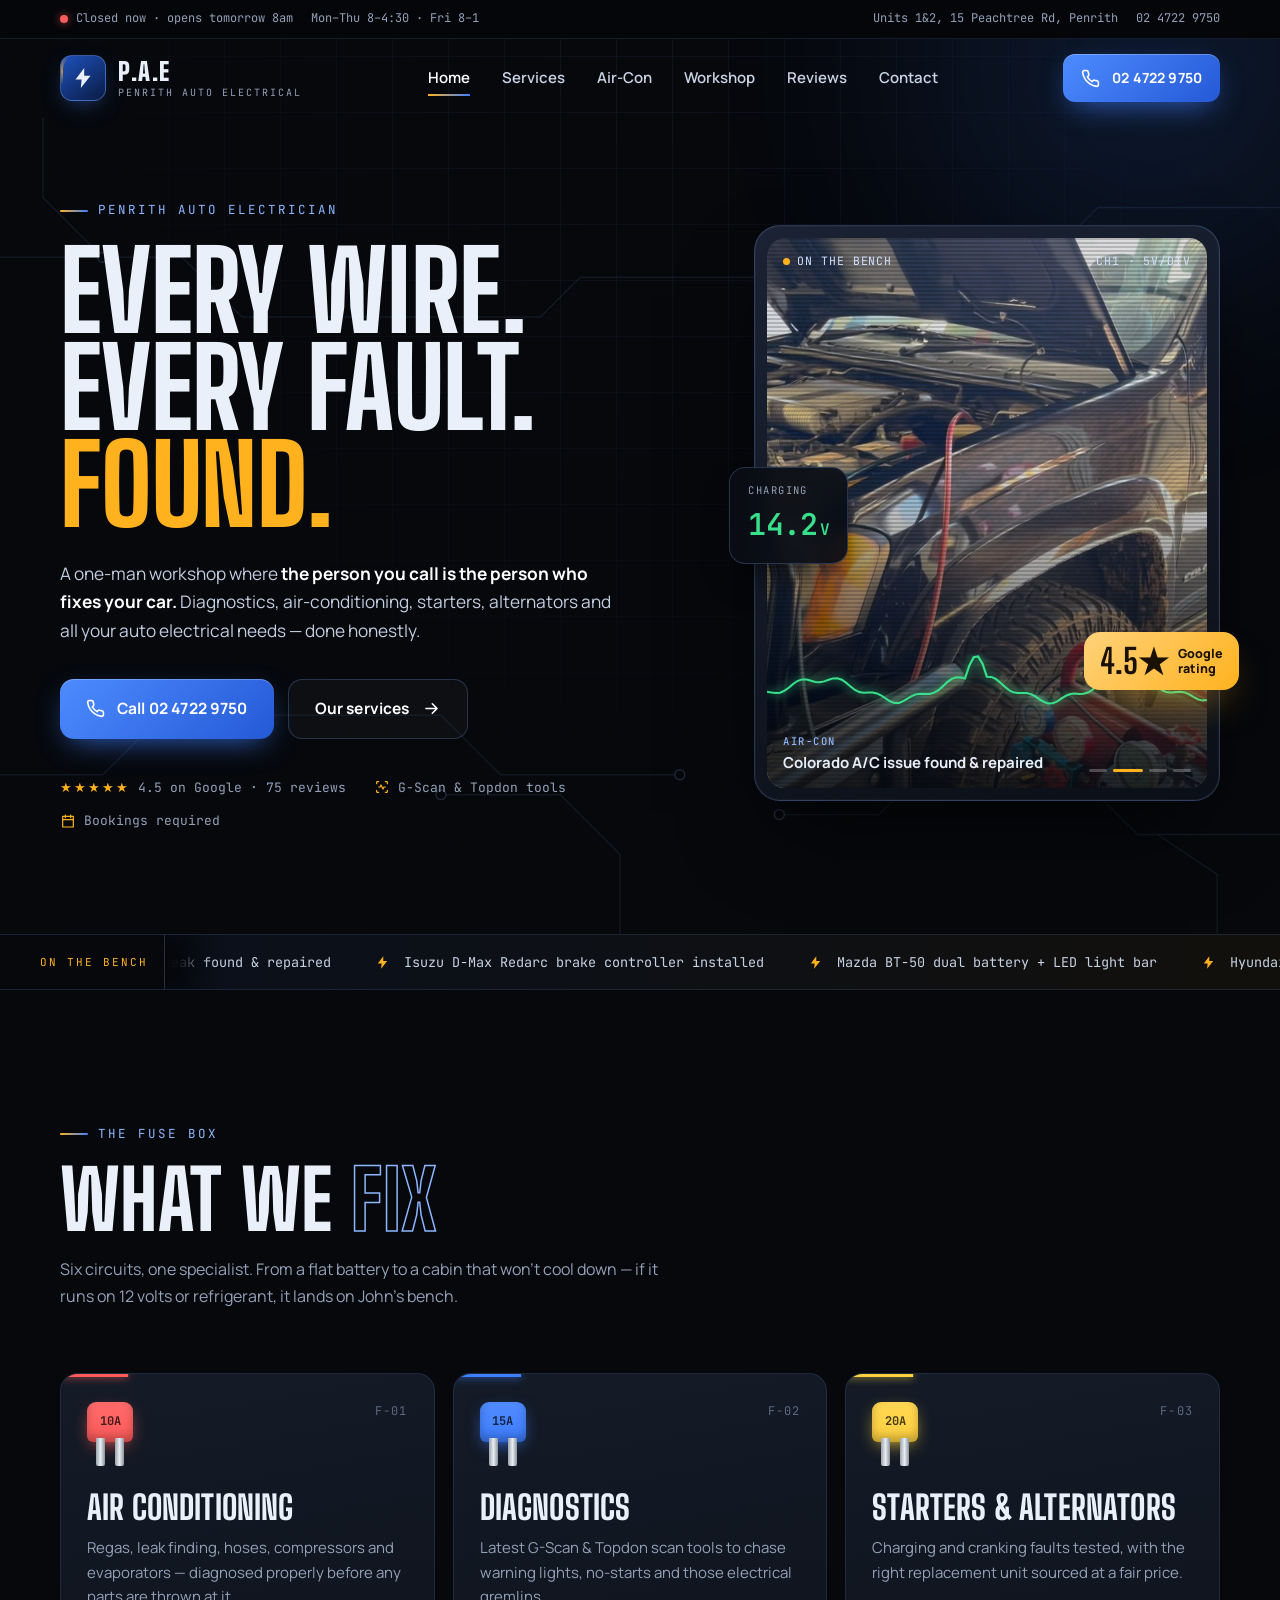
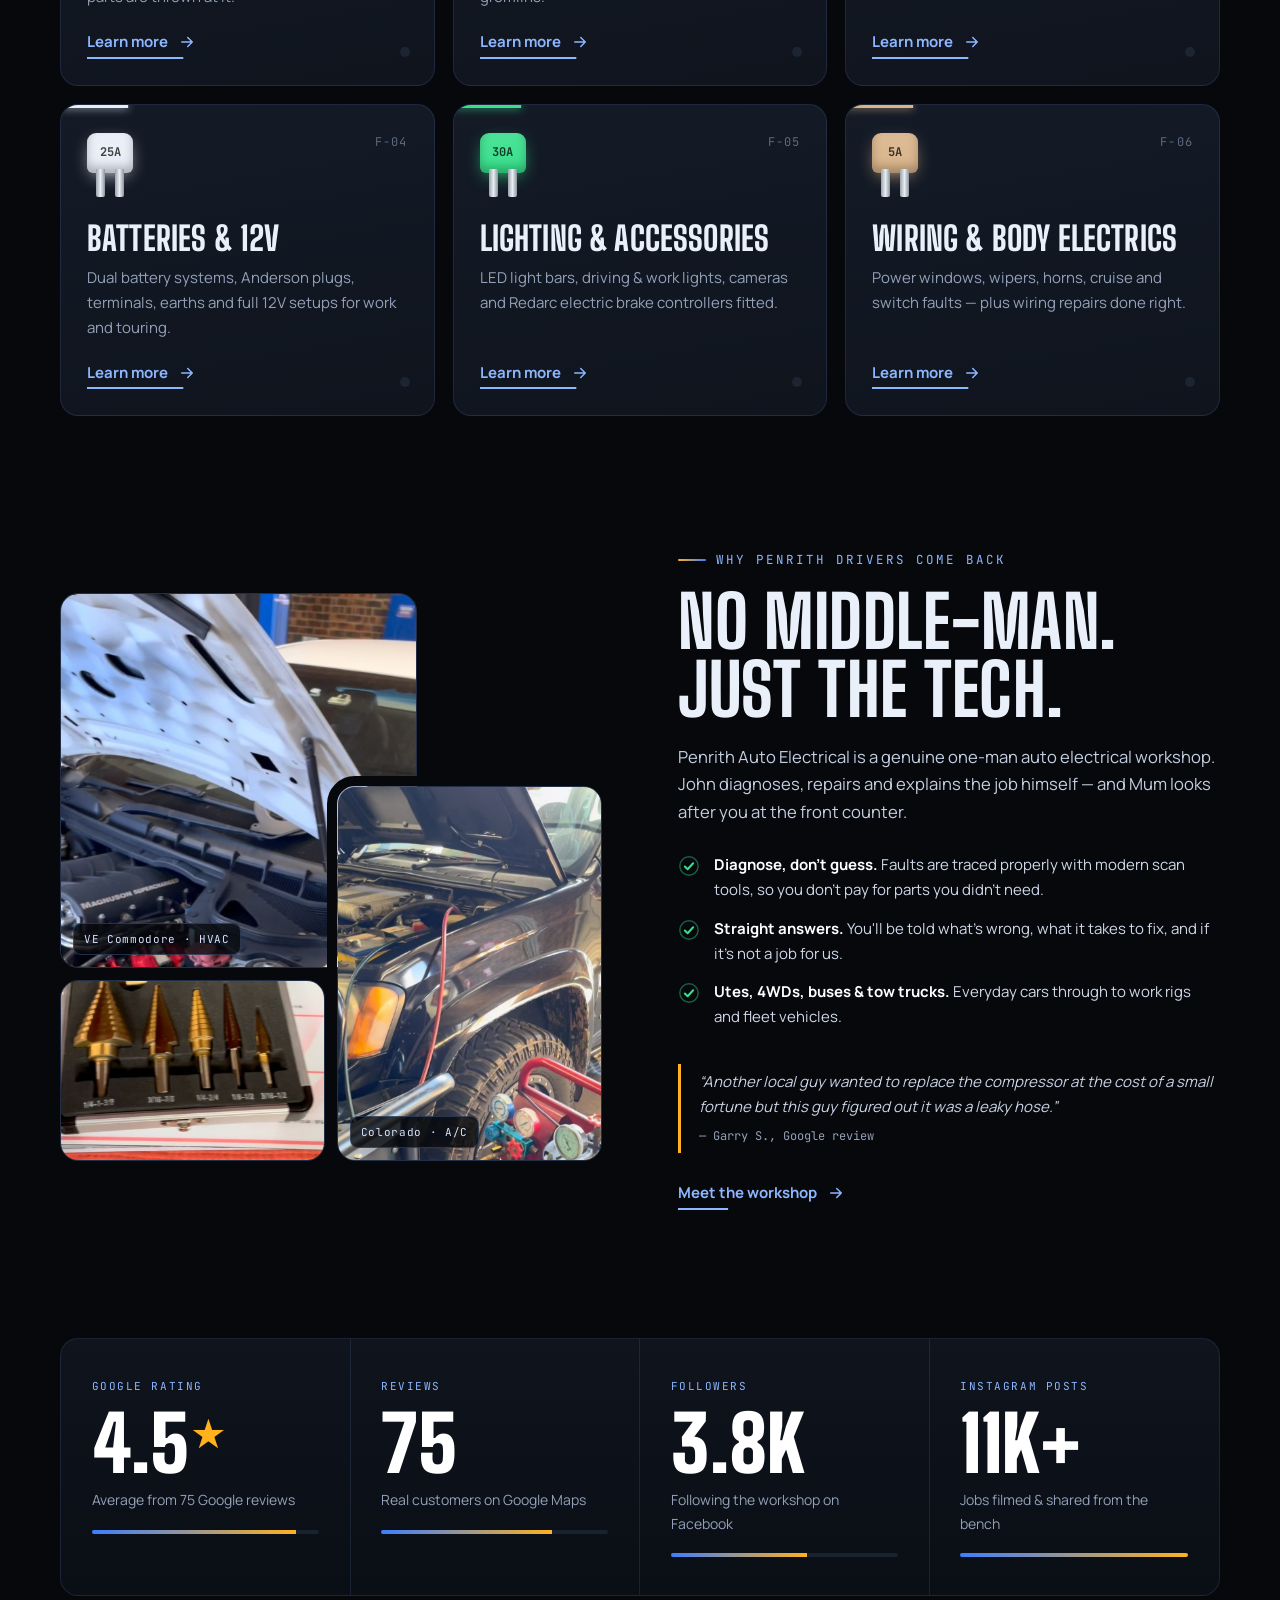
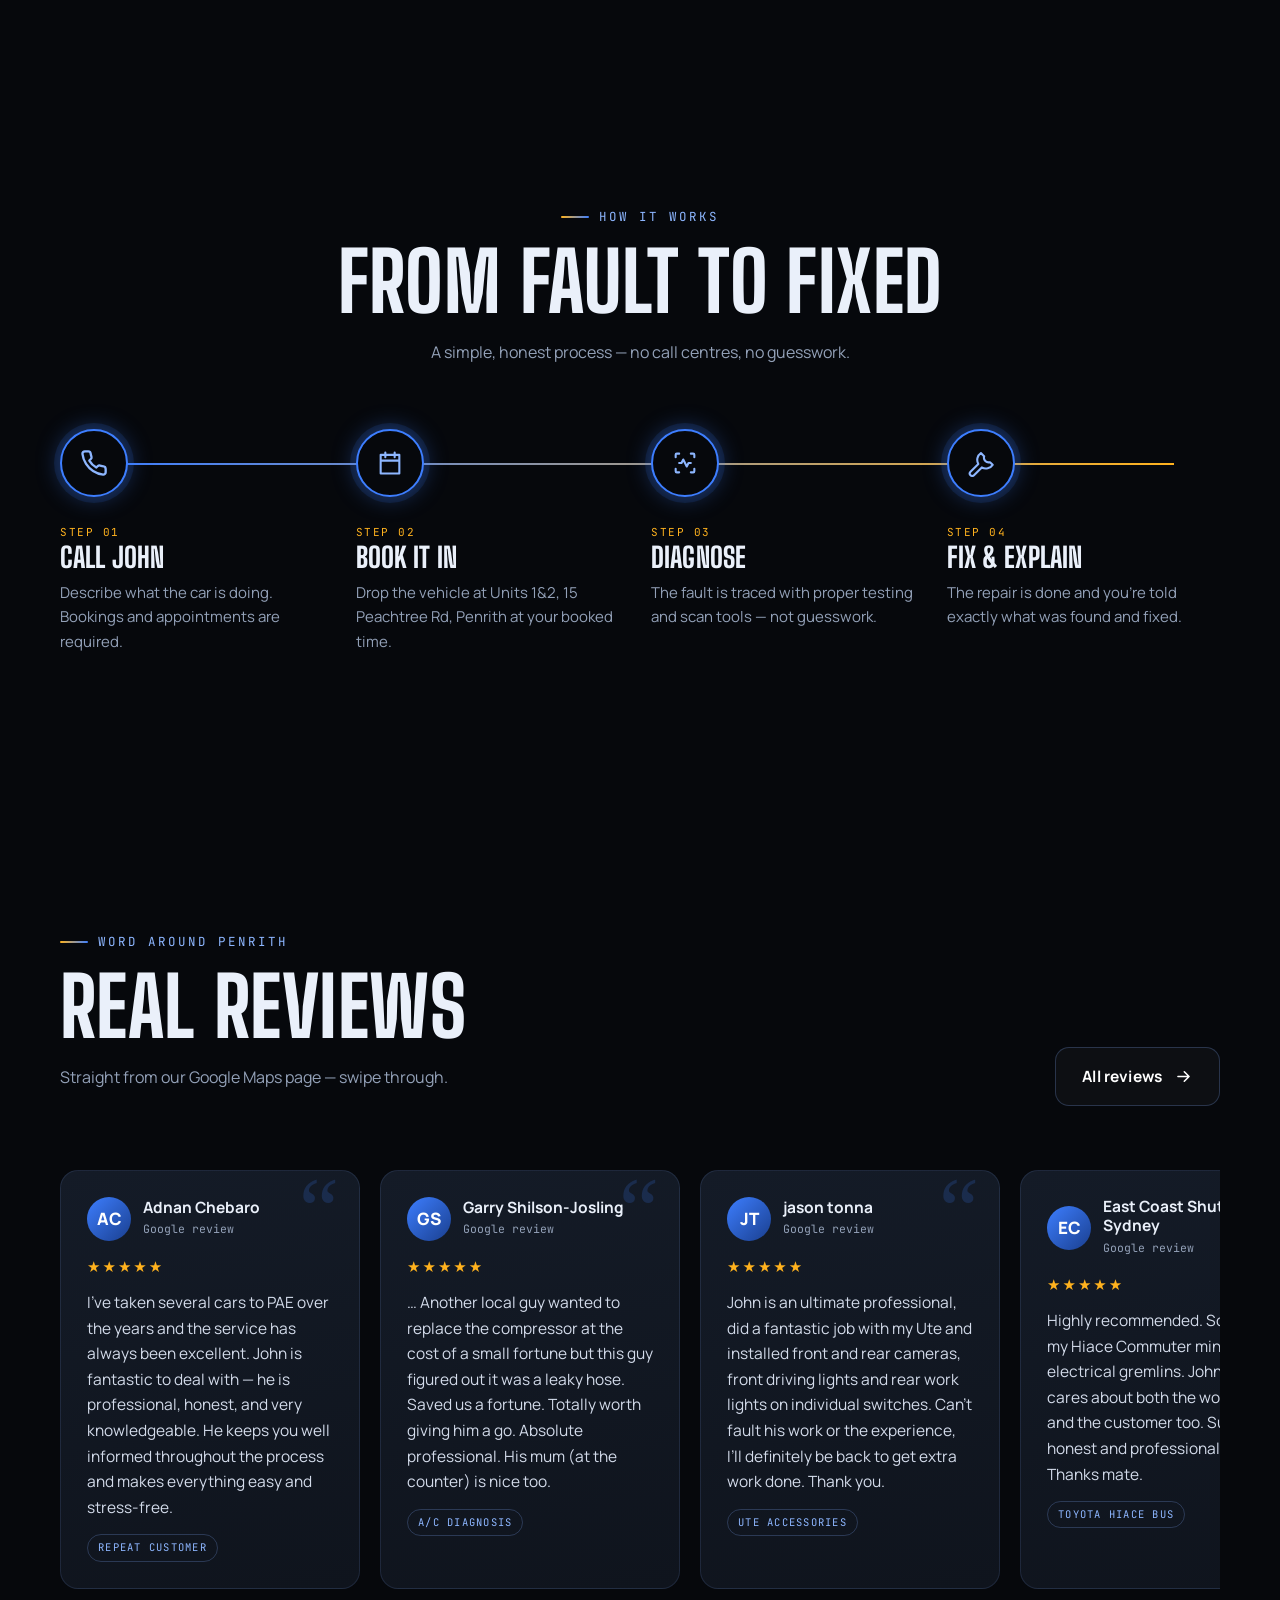
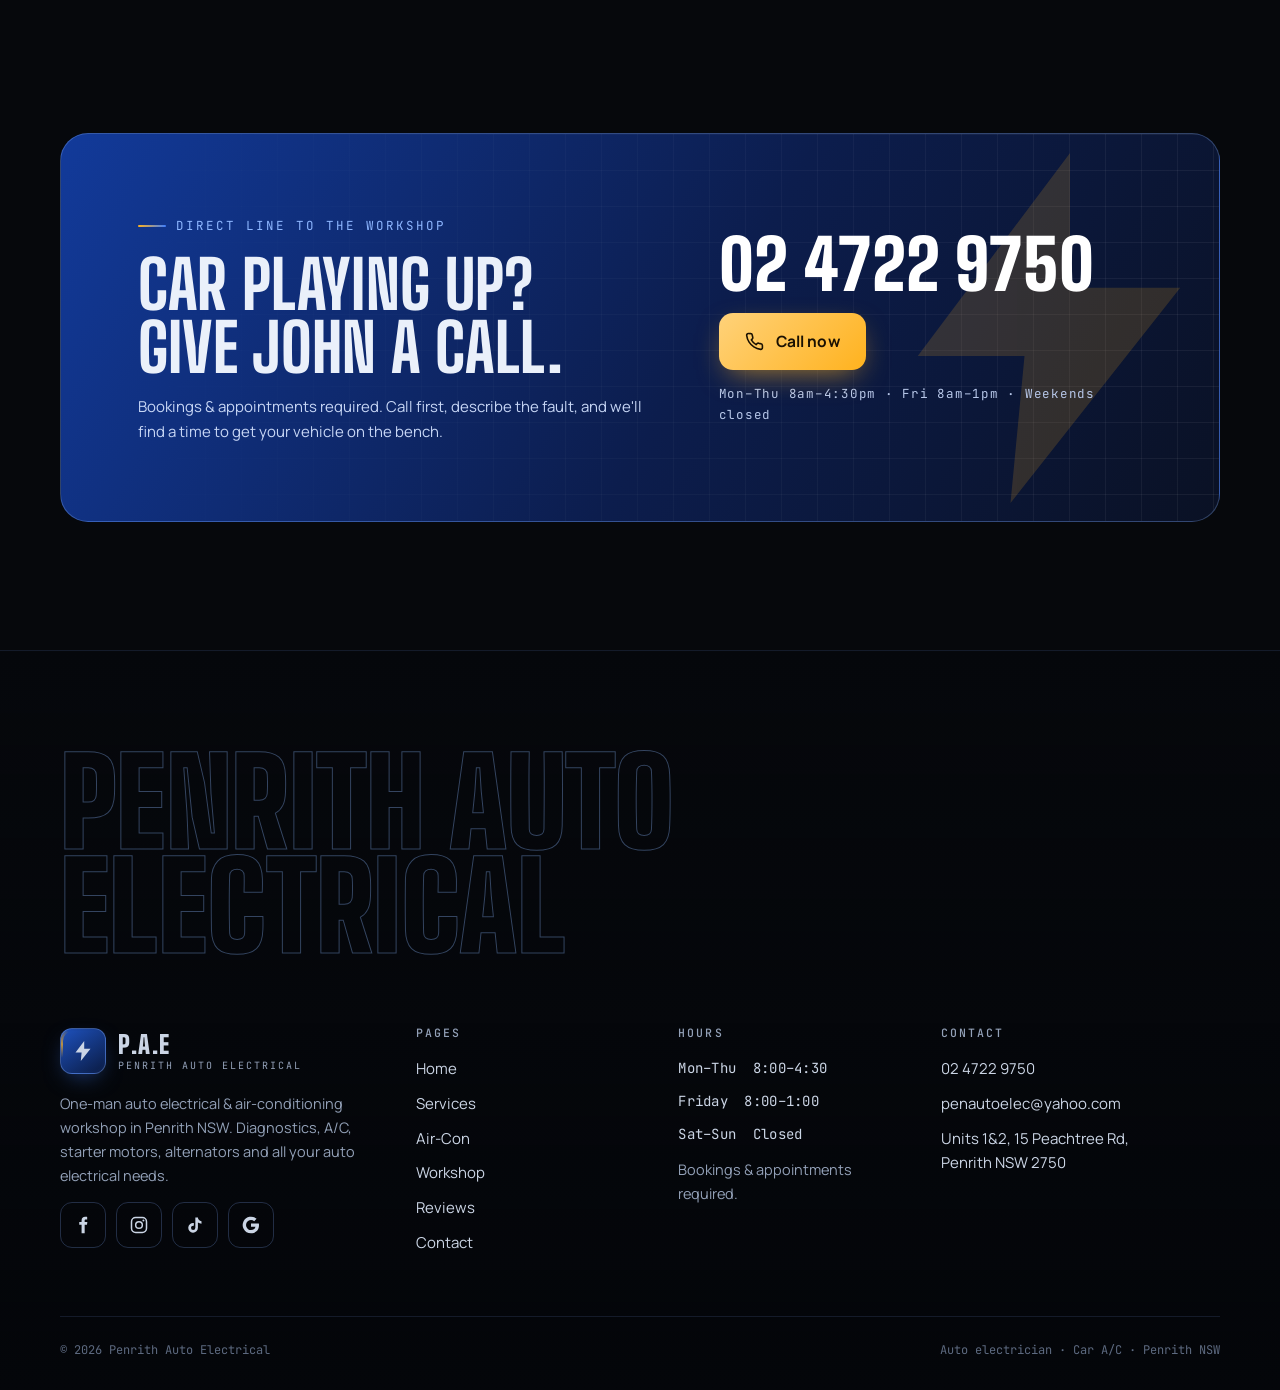
==== index.html @ fbc9e9f1 "Add files via upload" ====
<!DOCTYPE html>
<html lang="en-AU">
<head>
<meta charset="utf-8">
<meta name="viewport" content="width=device-width, initial-scale=1, viewport-fit=cover">
<meta name="robots" content="noindex, nofollow">
<title>Penrith Auto Electrical | Auto Electrician & Car Air-Con, Penrith NSW</title>
<meta name="description" content="One-man auto electrical &amp; air-conditioning workshop in Penrith NSW. Diagnostics, A/C regas &amp; repairs, starter motors, alternators, batteries, lighting &amp; accessories. Call 02 4722 9750.">
<meta name="theme-color" content="#06080c">
<link rel="canonical" href="https://konkos-design.github.io/penrith-auto-electrical/">
<meta property="og:type" content="website">
<meta property="og:site_name" content="Penrith Auto Electrical">
<meta property="og:locale" content="en_AU">
<meta property="og:title" content="Penrith Auto Electrical — Auto Electrician &amp; Car Air-Con, Penrith">
<meta property="og:description" content="One-man auto electrical &amp; air-conditioning workshop in Penrith NSW. Diagnostics, A/C regas &amp; repairs, starter motors, alternators, batteries, lighting &amp; accessories. Call 02 4722 9750.">
<meta property="og:url" content="https://konkos-design.github.io/penrith-auto-electrical/">
<meta property="og:image" content="https://konkos-design.github.io/penrith-auto-electrical/img/og.jpg">
<meta property="og:image:secure_url" content="https://konkos-design.github.io/penrith-auto-electrical/img/og.jpg">
<meta property="og:image:type" content="image/jpeg">
<meta property="og:image:width" content="1200">
<meta property="og:image:height" content="630">
<meta property="og:image:alt" content="Penrith Auto Electrical — auto electrician &amp; car air-conditioning, Penrith NSW">
<meta name="twitter:card" content="summary_large_image">
<meta name="twitter:title" content="Penrith Auto Electrical — Auto Electrician &amp; Car Air-Con, Penrith">
<meta name="twitter:description" content="One-man auto electrical &amp; air-conditioning workshop in Penrith NSW. Diagnostics, A/C regas &amp; repairs, starter motors, alternators, batteries, lighting &amp; accessories. Call 02 4722 9750.">
<meta name="twitter:image" content="https://konkos-design.github.io/penrith-auto-electrical/img/og.jpg">
<link rel="icon" href="img/favicon.svg" type="image/svg+xml">
<link rel="apple-touch-icon" href="img/apple-touch-icon.png">
<link rel="preload" href="fonts/bigshoulders.woff2" as="font" type="font/woff2" crossorigin>
<link rel="preload" href="fonts/manrope.woff2" as="font" type="font/woff2" crossorigin>
<link rel="stylesheet" href="css/style.css">
<script type="application/ld+json">{"@context":"https://schema.org","@type":"AutoRepair","name":"Penrith Auto Electrical","image":"https://konkos-design.github.io/penrith-auto-electrical/img/og.jpg","telephone":"+61 2 4722 9750","email":"penautoelec@yahoo.com","address":{"@type":"PostalAddress","streetAddress":"Units 1&2, 15 Peachtree Rd","addressLocality":"Penrith","addressRegion":"NSW","postalCode":"2750","addressCountry":"AU"},"geo":{"@type":"GeoCoordinates","latitude":-33.7468668,"longitude":150.6870238},"openingHoursSpecification":[{"@type":"OpeningHoursSpecification","dayOfWeek":["Monday","Tuesday","Wednesday","Thursday"],"opens":"08:00","closes":"16:30"},{"@type":"OpeningHoursSpecification","dayOfWeek":"Friday","opens":"08:00","closes":"13:00"}],"aggregateRating":{"@type":"AggregateRating","ratingValue":"4.5","reviewCount":"75"},"sameAs":["https://www.facebook.com/PenrithAutoElectrical","https://www.instagram.com/penrithautoelectrical/"]}</script>
</head>
<body>
<a class="skip" href="#main">Skip to content</a>
<svg width="0" height="0" style="position:absolute" aria-hidden="true">
<defs>
<symbol id="i-bolt" viewBox="0 0 24 24"><path fill="currentColor" d="M13.2 2 4.5 13.6h6.1L9.8 22l9.7-12.3h-6.3L13.2 2z"/></symbol>
<symbol id="i-phone" viewBox="0 0 24 24"><path fill="none" stroke="currentColor" stroke-width="2" stroke-linecap="round" stroke-linejoin="round" d="M22 16.9v3a2 2 0 0 1-2.2 2 19.8 19.8 0 0 1-8.6-3.1 19.5 19.5 0 0 1-6-6A19.8 19.8 0 0 1 2.1 4.2 2 2 0 0 1 4.1 2h3a2 2 0 0 1 2 1.7c.1 1 .4 1.9.7 2.8a2 2 0 0 1-.5 2.1L8 9.9a16 16 0 0 0 6 6l1.3-1.3a2 2 0 0 1 2.1-.4c.9.3 1.8.6 2.8.7a2 2 0 0 1 1.7 2z"/></symbol>
<symbol id="i-arrow" viewBox="0 0 24 24"><path fill="none" stroke="currentColor" stroke-width="2" stroke-linecap="round" stroke-linejoin="round" d="M5 12h14M13 6l6 6-6 6"/></symbol>
<symbol id="i-check" viewBox="0 0 24 24"><circle cx="12" cy="12" r="10" fill="none" stroke="currentColor" stroke-width="1.6" opacity=".4"/><path fill="none" stroke="currentColor" stroke-width="2.2" stroke-linecap="round" stroke-linejoin="round" d="m7.5 12.5 3 3 6-6.5"/></symbol>
<symbol id="i-snow" viewBox="0 0 24 24"><path fill="none" stroke="currentColor" stroke-width="1.8" stroke-linecap="round" d="M12 2v20M4.9 6l14.2 12M19.1 6 4.9 18M9 3.5 12 6l3-2.5M9 20.5 12 18l3 2.5M3 9.5l3.6.8-1 3.5M21 14.5l-3.6-.8 1-3.5M3 14.5l3.6-.8-1-3.5M21 9.5l-3.6.8 1 3.5"/></symbol>
<symbol id="i-scan" viewBox="0 0 24 24"><path fill="none" stroke="currentColor" stroke-width="1.8" stroke-linecap="round" stroke-linejoin="round" d="M4 7V5a1 1 0 0 1 1-1h2M17 4h2a1 1 0 0 1 1 1v2M20 17v2a1 1 0 0 1-1 1h-2M7 20H5a1 1 0 0 1-1-1v-2M7 12h2l1.5-3 3 6 1.5-3h2"/></symbol>
<symbol id="i-cog" viewBox="0 0 24 24"><path fill="none" stroke="currentColor" stroke-width="1.8" stroke-linecap="round" stroke-linejoin="round" d="M12 15.5a3.5 3.5 0 1 0 0-7 3.5 3.5 0 0 0 0 7z"/><path fill="none" stroke="currentColor" stroke-width="1.8" stroke-linecap="round" stroke-linejoin="round" d="M19.4 15a1.7 1.7 0 0 0 .3 1.8l.1.1a2 2 0 1 1-2.8 2.8l-.1-.1a1.7 1.7 0 0 0-1.8-.3 1.7 1.7 0 0 0-1 1.5V21a2 2 0 1 1-4 0v-.1a1.7 1.7 0 0 0-1.1-1.5 1.7 1.7 0 0 0-1.8.3l-.1.1a2 2 0 1 1-2.8-2.8l.1-.1a1.7 1.7 0 0 0 .3-1.8 1.7 1.7 0 0 0-1.5-1H3a2 2 0 1 1 0-4h.1a1.7 1.7 0 0 0 1.5-1.1 1.7 1.7 0 0 0-.3-1.8l-.1-.1a2 2 0 1 1 2.8-2.8l.1.1a1.7 1.7 0 0 0 1.8.3H9a1.7 1.7 0 0 0 1-1.5V3a2 2 0 1 1 4 0v.1a1.7 1.7 0 0 0 1 1.5 1.7 1.7 0 0 0 1.8-.3l.1-.1a2 2 0 1 1 2.8 2.8l-.1.1a1.7 1.7 0 0 0-.3 1.8V9a1.7 1.7 0 0 0 1.5 1H21a2 2 0 1 1 0 4h-.1a1.7 1.7 0 0 0-1.5 1z"/></symbol>
<symbol id="i-battery" viewBox="0 0 24 24"><path fill="none" stroke="currentColor" stroke-width="1.8" stroke-linecap="round" stroke-linejoin="round" d="M3 8h18v11H3zM7 8V5.5M17 8V5.5M6.5 13.5h3M14.5 13.5h3M16 12v3"/></symbol>
<symbol id="i-light" viewBox="0 0 24 24"><path fill="none" stroke="currentColor" stroke-width="1.8" stroke-linecap="round" stroke-linejoin="round" d="M9 18h6M10 21h4M12 3a6 6 0 0 0-3.5 10.9c.6.5 1 1.2 1 2V16h5v-.1c0-.8.4-1.5 1-2A6 6 0 0 0 12 3z"/></symbol>
<symbol id="i-plug" viewBox="0 0 24 24"><path fill="none" stroke="currentColor" stroke-width="1.8" stroke-linecap="round" stroke-linejoin="round" d="M9 2v5M15 2v5M6 7h12v4a6 6 0 0 1-12 0V7zM12 17v5"/></symbol>
<symbol id="i-camera" viewBox="0 0 24 24"><path fill="none" stroke="currentColor" stroke-width="1.8" stroke-linecap="round" stroke-linejoin="round" d="M3 8a2 2 0 0 1 2-2h2l1.5-2h7L17 6h2a2 2 0 0 1 2 2v10a2 2 0 0 1-2 2H5a2 2 0 0 1-2-2V8z"/><circle cx="12" cy="13" r="3.5" fill="none" stroke="currentColor" stroke-width="1.8"/></symbol>
<symbol id="i-window" viewBox="0 0 24 24"><path fill="none" stroke="currentColor" stroke-width="1.8" stroke-linecap="round" stroke-linejoin="round" d="M3 18h18M5 18 8 7h9l2 11M12 10v5M10 13l2 2 2-2"/></symbol>
<symbol id="i-truck" viewBox="0 0 24 24"><path fill="none" stroke="currentColor" stroke-width="1.8" stroke-linecap="round" stroke-linejoin="round" d="M2 6h12v10H2zM14 9h4l3 3.5V16h-7zM6.5 19a2 2 0 1 0 0-4 2 2 0 0 0 0 4zM17.5 19a2 2 0 1 0 0-4 2 2 0 0 0 0 4z"/></symbol>
<symbol id="i-clock" viewBox="0 0 24 24"><circle cx="12" cy="12" r="9" fill="none" stroke="currentColor" stroke-width="1.8"/><path fill="none" stroke="currentColor" stroke-width="1.8" stroke-linecap="round" d="M12 7v5l3 2"/></symbol>
<symbol id="i-pin" viewBox="0 0 24 24"><path fill="none" stroke="currentColor" stroke-width="1.8" stroke-linecap="round" stroke-linejoin="round" d="M12 21s-7-6.2-7-11.5a7 7 0 0 1 14 0C19 14.8 12 21 12 21z"/><circle cx="12" cy="9.5" r="2.5" fill="none" stroke="currentColor" stroke-width="1.8"/></symbol>
<symbol id="i-mail" viewBox="0 0 24 24"><path fill="none" stroke="currentColor" stroke-width="1.8" stroke-linecap="round" stroke-linejoin="round" d="M3 6h18v12H3zM3 7l9 6 9-6"/></symbol>
<symbol id="i-star" viewBox="0 0 24 24"><path fill="currentColor" d="m12 2.5 2.9 6 6.6.8-4.9 4.6 1.3 6.6L12 17.3l-5.9 3.2 1.3-6.6-4.9-4.6 6.6-.8z"/></symbol>
<symbol id="i-alert" viewBox="0 0 24 24"><path fill="none" stroke="currentColor" stroke-width="1.8" stroke-linecap="round" stroke-linejoin="round" d="M12 3 2 20h20L12 3zM12 10v4M12 17h.01"/></symbol>
<symbol id="i-wrench" viewBox="0 0 24 24"><path fill="none" stroke="currentColor" stroke-width="1.8" stroke-linecap="round" stroke-linejoin="round" d="M14.7 6.3a4 4 0 0 0 5 5L22 13.6a7 7 0 0 1-9.3 2.2L6 22.5a2.1 2.1 0 0 1-3-3l6.7-6.7a7 7 0 0 1 2.2-9.3l2.3 2.3a4 4 0 0 0 .5.5z"/></symbol>
<symbol id="i-cal" viewBox="0 0 24 24"><path fill="none" stroke="currentColor" stroke-width="1.8" stroke-linecap="round" stroke-linejoin="round" d="M4 5h16v16H4zM4 10h16M8 3v4M16 3v4"/></symbol>
<symbol id="i-chat" viewBox="0 0 24 24"><path fill="none" stroke="currentColor" stroke-width="1.8" stroke-linecap="round" stroke-linejoin="round" d="M21 12a8 8 0 0 1-11.6 7.1L4 20.5l1.4-5A8 8 0 1 1 21 12z"/></symbol>
<symbol id="i-temp" viewBox="0 0 24 24"><path fill="none" stroke="currentColor" stroke-width="1.8" stroke-linecap="round" stroke-linejoin="round" d="M14 14.8V4a2 2 0 0 0-4 0v10.8a4 4 0 1 0 4 0zM12 9v7"/></symbol>
<symbol id="i-wind" viewBox="0 0 24 24"><path fill="none" stroke="currentColor" stroke-width="1.8" stroke-linecap="round" stroke-linejoin="round" d="M3 8h11a3 3 0 1 0-3-3M3 12h16a3 3 0 1 1-3 3M3 16h7"/></symbol>
<symbol id="i-drop" viewBox="0 0 24 24"><path fill="none" stroke="currentColor" stroke-width="1.8" stroke-linecap="round" stroke-linejoin="round" d="M12 3s6 6.6 6 11a6 6 0 0 1-12 0c0-4.4 6-11 6-11z"/></symbol>
<symbol id="i-sound" viewBox="0 0 24 24"><path fill="none" stroke="currentColor" stroke-width="1.8" stroke-linecap="round" stroke-linejoin="round" d="M4 9v6h4l5 4V5L8 9H4zM16.5 8.5a5 5 0 0 1 0 7M19 6a8.5 8.5 0 0 1 0 12"/></symbol>
<symbol id="i-nose" viewBox="0 0 24 24"><path fill="none" stroke="currentColor" stroke-width="1.8" stroke-linecap="round" stroke-linejoin="round" d="M5 7c2-2 4 2 6 0s4-2 6 0M5 12c2-2 4 2 6 0s4-2 6 0M5 17c2-2 4 2 6 0s4-2 6 0"/></symbol>
<symbol id="i-fog" viewBox="0 0 24 24"><path fill="none" stroke="currentColor" stroke-width="1.8" stroke-linecap="round" stroke-linejoin="round" d="M4 15h16M6 19h12M7 11a5 5 0 0 1 10 0"/></symbol>
<symbol id="i-fb" viewBox="0 0 24 24"><path fill="currentColor" d="M14 8.5V6.8c0-.8.2-1.3 1.4-1.3H17V2.3c-.3 0-1.3-.1-2.5-.1-2.5 0-4.2 1.5-4.2 4.3v2H7.5v3.3h2.8V22H14v-10.2h2.8l.4-3.3H14z"/></symbol>
<symbol id="i-ig" viewBox="0 0 24 24"><rect x="3" y="3" width="18" height="18" rx="5" fill="none" stroke="currentColor" stroke-width="1.8"/><circle cx="12" cy="12" r="4" fill="none" stroke="currentColor" stroke-width="1.8"/><circle cx="17.3" cy="6.7" r="1.2" fill="currentColor"/></symbol>
<symbol id="i-tt" viewBox="0 0 24 24"><path fill="currentColor" d="M16.6 5.8A4.3 4.3 0 0 1 15.5 3h-3.1v12.4a2.6 2.6 0 1 1-2.6-2.6c.3 0 .5 0 .8.1V9.7a5.8 5.8 0 1 0 4.9 5.7V9.1a7.4 7.4 0 0 0 4.3 1.4V7.4a4.3 4.3 0 0 1-3.2-1.6z"/></symbol>
<symbol id="i-google" viewBox="0 0 24 24"><path fill="currentColor" d="M21.6 12.2c0-.7-.1-1.4-.2-2H12v3.8h5.4a4.6 4.6 0 0 1-2 3v2.5h3.2c1.9-1.7 3-4.3 3-7.3zM12 22c2.7 0 5-.9 6.6-2.4l-3.2-2.5c-.9.6-2 1-3.4 1-2.6 0-4.8-1.8-5.6-4.1H3.1v2.6A10 10 0 0 0 12 22zM6.4 14a6 6 0 0 1 0-3.9V7.5H3.1a10 10 0 0 0 0 9L6.4 14zM12 6c1.5 0 2.8.5 3.8 1.5l2.9-2.9A10 10 0 0 0 3.1 7.5L6.4 10C7.2 7.7 9.4 6 12 6z"/></symbol>
</defs></svg>
<div class="pt" aria-hidden="true"><span></span></div>
<div class="progress" aria-hidden="true"></div>
<div class="grid-bg" aria-hidden="true"></div>
<div class="glow-bg" aria-hidden="true"></div>
<div class="statusbar">
  <div class="wrap">
    <div class="left">
      <span class="led" data-open-status><i></i><span>Checking hours…</span></span>
      <span class="hide-s">Mon–Thu 8–4:30 · Fri 8–1</span>
    </div>
    <div class="right">
      <span class="hide-s">Units 1&amp;2, 15 Peachtree Rd, Penrith</span>
      <a href="tel:+61247229750">02 4722 9750</a>
    </div>
  </div>
</div>
<header class="header">
  <div class="wrap">
    <a class="logo" href="index.html" aria-label="Penrith Auto Electrical — home">
      <span class="logo-mark"><svg aria-hidden="true"><use href="#i-bolt"/></svg></span>
      <span class="logo-text"><b>P.A.E</b><small>Penrith Auto Electrical</small></span>
    </a>
    <nav class="nav" aria-label="Main"><a href="index.html" class="active" aria-current="page">Home</a><a href="services.html">Services</a><a href="air-conditioning.html">Air-Con</a><a href="workshop.html">Workshop</a><a href="reviews.html">Reviews</a><a href="contact.html">Contact</a></nav>
    <div class="header-cta">
      <a class="btn btn-primary btn-sm" href="tel:+61247229750" aria-label="Call 02 4722 9750"><svg aria-hidden="true"><use href="#i-phone"/></svg><span class="btn-call-text">02 4722 9750</span></a>
      <button class="burger" aria-label="Menu" aria-expanded="false"><span></span><span></span><span></span></button>
    </div>
  </div>
</header>
<div class="drawer" aria-label="Mobile menu">
  <nav><a href="index.html" class="active"><small>01</small>Home</a><a href="services.html"><small>02</small>Services</a><a href="air-conditioning.html"><small>03</small>Air-Con</a><a href="workshop.html"><small>04</small>Workshop</a><a href="reviews.html"><small>05</small>Reviews</a><a href="contact.html"><small>06</small>Contact</a></nav>
  <div class="drawer-foot">
    <a class="btn btn-amber" href="tel:+61247229750"><svg aria-hidden="true"><use href="#i-phone"/></svg>Call 02 4722 9750</a>
    <p>Units 1&amp;2, 15 Peachtree Rd, Penrith NSW 2750</p>
  </div>
</div>

<main id="main">
<section class="hero">
  <svg class="hero-circuit" viewBox="0 0 1440 820" preserveAspectRatio="xMidYMid slice" aria-hidden="true">
<path d="M0 140 H260 L320 200 H620 L660 160 H900"/><path d="M0 660 H180 L240 600 H520 L580 660 H760"/>
<path d="M1440 90 H1180 L1120 150 H980"/><path d="M1440 720 H1220 L1160 660 H1000 L960 700 H860"/>
<path d="M120 0 V80 L180 140"/><path d="M1300 820 V760 L1240 720"/><path d="M700 820 V740 L640 680 H520"/>
<path class="pulse" d="M0 140 H260 L320 200 H620 L660 160 H900"/><path class="pulse a" d="M1440 720 H1220 L1160 660 H1000 L960 700 H860"/>
<path class="pulse" style="animation-delay:-2s" d="M0 660 H180 L240 600 H520 L580 660 H760"/><path class="pulse a" style="animation-delay:-5s" d="M1440 90 H1180 L1120 150 H980"/>
<circle cx="900" cy="160" r="5"/><circle cx="760" cy="660" r="5"/><circle cx="980" cy="150" r="5"/><circle cx="860" cy="700" r="5"/><circle cx="520" cy="680" r="5"/><circle cx="180" cy="140" r="5"/>
</svg>
  <div class="wrap hero-grid">
    <div>
      <span class="eyebrow rv">Penrith auto electrician</span>
      <h1 class="split"><span class="line">Every wire.</span><span class="line">Every fault.</span><span class="line"><em>Found.</em></span></h1>
      <p class="hero-lead rv" style="--d:.35s">A one-man workshop where <b>the person you call is the person who fixes your car.</b> Diagnostics, air-conditioning, starters, alternators and all your auto electrical needs — done honestly.</p>
      <div class="hero-actions rv" style="--d:.5s">
        <a class="btn btn-primary" href="tel:+61247229750"><svg aria-hidden="true"><use href="#i-phone"/></svg>Call 02 4722 9750</a>
        <a class="btn btn-ghost" href="services.html">Our services <svg aria-hidden="true"><use href="#i-arrow"/></svg></a>
      </div>
      <div class="hero-meta rv" style="--d:.65s">
        <span><span class="stars">★★★★★</span> 4.5 on Google · 75 reviews</span>
        <span><svg aria-hidden="true"><use href="#i-scan"/></svg>G-Scan &amp; Topdon tools</span>
        <span><svg aria-hidden="true"><use href="#i-cal"/></svg>Bookings required</span>
      </div>
    </div>
    <div class="rv r" style="--d:.3s">
      <div class="scope">
        <div class="scope-screen">
          <img src="img/ac-station.jpg" alt="Air-conditioning service station connected to a Holden Commodore" data-tag="Air-con" data-cap="Commodore going onto vacuum before the regas" class="on">
          <img src="img/colorado-ac.jpg" alt="Holden Colorado on the hoist for an air-con repair" data-tag="Air-con" data-cap="Colorado A/C issue found &amp; repaired" loading="lazy">
          <img src="img/ldv-anderson.jpg" alt="LDV T60 ute tray with new Anderson plug wiring" data-tag="Accessories" data-cap="LDV T60 Anderson plug install" loading="lazy">
          <img src="img/dmax-brake.jpg" alt="Isuzu D-Max interior after Redarc brake controller install" data-tag="Accessories" data-cap="D-Max Redarc brake controller fitted" loading="lazy">
          <div class="scope-hud"><span class="rec"><i></i>ON THE BENCH</span><span>CH1 · 5V/DIV</span></div>
          <svg class="scope-wave" viewBox="0 0 400 70" preserveAspectRatio="none" aria-hidden="true"><path d="M0 35 H400"/></svg>
          <div class="scope-cap"><p></p><div class="scope-dots"><i></i><i></i><i></i><i></i></div></div>
        </div>
        <div class="volt" aria-hidden="true"><small>CHARGING</small><b data-volt>14.2<span>V</span></b></div>
        <div class="badge-float"><b>4.5★</b><span>Google<br>rating</span></div>
      </div>
    </div>
  </div>
</section>

<div class="ticker" aria-label="Recent jobs">
  <span class="ticker-label">On the bench</span>
  <div class="ticker-track"><span class="ticker-item"><svg aria-hidden="true"><use href="#i-bolt"/></svg>FG Falcon A/C leak found &amp; repaired</span><span class="ticker-item"><svg aria-hidden="true"><use href="#i-bolt"/></svg>Isuzu D-Max Redarc brake controller installed</span><span class="ticker-item"><svg aria-hidden="true"><use href="#i-bolt"/></svg>Mazda BT-50 dual battery + LED light bar</span><span class="ticker-item"><svg aria-hidden="true"><use href="#i-bolt"/></svg>Hyundai i20 bad connection at terminals &amp; earth</span><span class="ticker-item"><svg aria-hidden="true"><use href="#i-bolt"/></svg>Nissan Dualis — no cruise, horn or radio controls</span><span class="ticker-item"><svg aria-hidden="true"><use href="#i-bolt"/></svg>LDV T60 Anderson plug install</span><span class="ticker-item"><svg aria-hidden="true"><use href="#i-bolt"/></svg>Mitsubishi Triton regas</span><span class="ticker-item"><svg aria-hidden="true"><use href="#i-bolt"/></svg>Holden Colorado light bar removed</span><span class="ticker-item"><svg aria-hidden="true"><use href="#i-bolt"/></svg>Toyota Tarago alarm removal</span><span class="ticker-item"><svg aria-hidden="true"><use href="#i-bolt"/></svg>Ix35 power window issue</span><span class="ticker-item"><svg aria-hidden="true"><use href="#i-bolt"/></svg>BYD Shark 6 electric brake controller</span><span class="ticker-item"><svg aria-hidden="true"><use href="#i-bolt"/></svg>Boat trailer lights sorted</span><span class="ticker-item"><svg aria-hidden="true"><use href="#i-bolt"/></svg>VE Commodore interchiller &amp; cabin A/C cooling</span></div>
</div>

<section class="section">
  <div class="wrap">
    <div class="sec-head">
      <span class="eyebrow rv">The fuse box</span>
      <h2 class="split">What we <span class="outline">fix</span></h2>
      <p class="rv">Six circuits, one specialist. From a flat battery to a cabin that won't cool down — if it runs on 12 volts or refrigerant, it lands on John's bench.</p>
    </div>
    <div class="fuse-panel"><a class="fuse rv" href="air-conditioning.html" style="--fc:#ff5a5a;--d:0.00s" data-tilt>
  <div class="fuse-top"><div class="fuse-blade" aria-hidden="true"><div class="body">10A</div><div class="leg l"></div><div class="leg r"></div></div><span class="fuse-num">F-01</span></div>
  <h3>Air Conditioning</h3><p>Regas, leak finding, hoses, compressors and evaporators — diagnosed properly before any parts are thrown at it.</p>
  <span class="link-arrow">Learn more <svg aria-hidden="true"><use href="#i-arrow"/></svg></span><i class="led-dot" aria-hidden="true"></i>
</a><a class="fuse rv" href="services.html#diagnostics" style="--fc:#3d7eff;--d:0.08s" data-tilt>
  <div class="fuse-top"><div class="fuse-blade" aria-hidden="true"><div class="body">15A</div><div class="leg l"></div><div class="leg r"></div></div><span class="fuse-num">F-02</span></div>
  <h3>Diagnostics</h3><p>Latest G-Scan &amp; Topdon scan tools to chase warning lights, no-starts and those electrical gremlins.</p>
  <span class="link-arrow">Learn more <svg aria-hidden="true"><use href="#i-arrow"/></svg></span><i class="led-dot" aria-hidden="true"></i>
</a><a class="fuse rv" href="services.html#starters" style="--fc:#ffd23f;--d:0.16s" data-tilt>
  <div class="fuse-top"><div class="fuse-blade" aria-hidden="true"><div class="body">20A</div><div class="leg l"></div><div class="leg r"></div></div><span class="fuse-num">F-03</span></div>
  <h3>Starters &amp; Alternators</h3><p>Charging and cranking faults tested, with the right replacement unit sourced at a fair price.</p>
  <span class="link-arrow">Learn more <svg aria-hidden="true"><use href="#i-arrow"/></svg></span><i class="led-dot" aria-hidden="true"></i>
</a><a class="fuse rv" href="services.html#battery" style="--fc:#e8eef7;--d:0.24s" data-tilt>
  <div class="fuse-top"><div class="fuse-blade" aria-hidden="true"><div class="body">25A</div><div class="leg l"></div><div class="leg r"></div></div><span class="fuse-num">F-04</span></div>
  <h3>Batteries &amp; 12V</h3><p>Dual battery systems, Anderson plugs, terminals, earths and full 12V setups for work and touring.</p>
  <span class="link-arrow">Learn more <svg aria-hidden="true"><use href="#i-arrow"/></svg></span><i class="led-dot" aria-hidden="true"></i>
</a><a class="fuse rv" href="services.html#lighting" style="--fc:#38e08c;--d:0.32s" data-tilt>
  <div class="fuse-top"><div class="fuse-blade" aria-hidden="true"><div class="body">30A</div><div class="leg l"></div><div class="leg r"></div></div><span class="fuse-num">F-05</span></div>
  <h3>Lighting &amp; Accessories</h3><p>LED light bars, driving &amp; work lights, cameras and Redarc electric brake controllers fitted.</p>
  <span class="link-arrow">Learn more <svg aria-hidden="true"><use href="#i-arrow"/></svg></span><i class="led-dot" aria-hidden="true"></i>
</a><a class="fuse rv" href="services.html#body" style="--fc:#d9b48a;--d:0.40s" data-tilt>
  <div class="fuse-top"><div class="fuse-blade" aria-hidden="true"><div class="body">5A</div><div class="leg l"></div><div class="leg r"></div></div><span class="fuse-num">F-06</span></div>
  <h3>Wiring &amp; Body Electrics</h3><p>Power windows, wipers, horns, cruise and switch faults — plus wiring repairs done right.</p>
  <span class="link-arrow">Learn more <svg aria-hidden="true"><use href="#i-arrow"/></svg></span><i class="led-dot" aria-hidden="true"></i>
</a></div>
  </div>
</section>

<section class="section" style="padding-top:0">
  <div class="wrap direct">
    <div class="collage">
      <figure class="c1 img-reveal"><img src="img/hvac-program.jpg" alt="VE Commodore engine bay during HVAC programming" loading="lazy"><span class="tag">VE Commodore · HVAC</span></figure>
      <figure class="c2 img-reveal" style="transition-delay:.2s"><img src="img/colorado-ac.jpg" alt="Holden Colorado air-con repair" loading="lazy"><span class="tag">Colorado · A/C</span></figure>
      <figure class="c3 img-reveal" style="transition-delay:.35s"><img src="img/new-tools.jpg" alt="New step drill set in the workshop" loading="lazy"></figure>
    </div>
    <div>
      <span class="eyebrow rv">Why Penrith drivers come back</span>
      <h2 class="split" style="font-size:clamp(40px,5.6vw,76px);margin:16px 0 20px">No middle-man. Just the tech.</h2>
      <p class="lead rv">Penrith Auto Electrical is a genuine one-man auto electrical workshop. John diagnoses, repairs and explains the job himself — and Mum looks after you at the front counter.</p>
      <ul class="check-list">
        <li class="rv" style="--d:.05s"><svg aria-hidden="true"><use href="#i-check"/></svg><span><b>Diagnose, don't guess.</b> Faults are traced properly with modern scan tools, so you don't pay for parts you didn't need.</span></li>
        <li class="rv" style="--d:.1s"><svg aria-hidden="true"><use href="#i-check"/></svg><span><b>Straight answers.</b> You'll be told what's wrong, what it takes to fix, and if it's not a job for us.</span></li>
        <li class="rv" style="--d:.15s"><svg aria-hidden="true"><use href="#i-check"/></svg><span><b>Utes, 4WDs, buses &amp; tow trucks.</b> Everyday cars through to work rigs and fleet vehicles.</span></li>
      </ul>
      <blockquote class="quote-mini rv">“Another local guy wanted to replace the compressor at the cost of a small fortune but this guy figured out it was a leaky hose.”<cite>— Garry S., Google review</cite></blockquote>
      <a class="link-arrow rv" href="workshop.html">Meet the workshop <svg aria-hidden="true"><use href="#i-arrow"/></svg></a>
    </div>
  </div>
</section>

<section class="section" style="padding-top:0">
  <div class="wrap">
    <div class="stats">
      <div class="stat"><small>Google rating</small><b data-count="4.5">4.5<sup>★</sup></b><span>Average from 75 Google reviews</span><div class="meter"><i style="--w:90%"></i></div></div>
      <div class="stat"><small>Reviews</small><b data-count="75">75</b><span>Real customers on Google Maps</span><div class="meter"><i style="--w:75%"></i></div></div>
      <div class="stat"><small>Followers</small><b data-count="3.8" data-suffix="K">3.8K</b><span>Following the workshop on Facebook</span><div class="meter"><i style="--w:60%"></i></div></div>
      <div class="stat"><small>Instagram posts</small><b data-count="11" data-suffix="K+">11K+</b><span>Jobs filmed &amp; shared from the bench</span><div class="meter"><i style="--w:100%"></i></div></div>
    </div>
  </div>
</section>

<section class="section" style="padding-top:clamp(40px,6vw,80px)">
  <div class="wrap">
    <div class="sec-head center">
      <span class="eyebrow rv">How it works</span>
      <h2 class="split">From fault to fixed</h2>
      <p class="rv">A simple, honest process — no call centres, no guesswork.</p>
    </div>
    <div class="steps">
      <div class="steps-line"><i></i></div>
      <div class="step rv"><div class="step-node"><svg aria-hidden="true"><use href="#i-phone"/></svg></div><small>STEP 01</small><h3>Call John</h3><p>Describe what the car is doing. Bookings and appointments are required.</p></div>
      <div class="step rv" style="--d:.12s"><div class="step-node"><svg aria-hidden="true"><use href="#i-cal"/></svg></div><small>STEP 02</small><h3>Book it in</h3><p>Drop the vehicle at Units 1&amp;2, 15 Peachtree Rd, Penrith at your booked time.</p></div>
      <div class="step rv" style="--d:.24s"><div class="step-node"><svg aria-hidden="true"><use href="#i-scan"/></svg></div><small>STEP 03</small><h3>Diagnose</h3><p>The fault is traced with proper testing and scan tools — not guesswork.</p></div>
      <div class="step rv" style="--d:.36s"><div class="step-node"><svg aria-hidden="true"><use href="#i-wrench"/></svg></div><small>STEP 04</small><h3>Fix &amp; explain</h3><p>The repair is done and you're told exactly what was found and fixed.</p></div>
    </div>
  </div>
</section>

<section class="section">
  <div class="wrap">
    <div class="sec-head" style="display:flex;justify-content:space-between;align-items:flex-end;gap:24px;flex-wrap:wrap;max-width:none">
      <div style="max-width:700px">
        <span class="eyebrow rv">Word around Penrith</span>
        <h2 class="split">Real reviews</h2>
        <p class="rv">Straight from our Google Maps page — swipe through.</p>
      </div>
      <a class="btn btn-ghost rv" href="reviews.html">All reviews <svg aria-hidden="true"><use href="#i-arrow"/></svg></a>
    </div>
    <div class="rev-slider"><article class="rev rv" style="--d:0.00s" data-tags="general">
  <div class="rev-head"><span class="avatar" aria-hidden="true">AC</span><div><b>Adnan Chebaro</b><small>Google review</small></div></div>
  <span class="stars" aria-label="5 out of 5 stars">★★★★★</span>
  <p>I’ve taken several cars to PAE over the years and the service has always been excellent. John is fantastic to deal with — he is professional, honest, and very knowledgeable. He keeps you well informed throughout the process and makes everything easy and stress-free.</p>
  <span class="tagline">Repeat customer</span>
  
</article><article class="rev rv" style="--d:0.08s" data-tags="ac">
  <div class="rev-head"><span class="avatar" aria-hidden="true">GS</span><div><b>Garry Shilson-Josling</b><small>Google review</small></div></div>
  <span class="stars" aria-label="5 out of 5 stars">★★★★★</span>
  <p>… Another local guy wanted to replace the compressor at the cost of a small fortune but this guy figured out it was a leaky hose. Saved us a fortune. Totally worth giving him a go. Absolute professional. His mum (at the counter) is nice too.</p>
  <span class="tagline">A/C diagnosis</span>
  
</article><article class="rev rv" style="--d:0.16s" data-tags="accessories">
  <div class="rev-head"><span class="avatar" aria-hidden="true">JT</span><div><b>jason tonna</b><small>Google review</small></div></div>
  <span class="stars" aria-label="5 out of 5 stars">★★★★★</span>
  <p>John is an ultimate professional, did a fantastic job with my Ute and installed front and rear cameras, front driving lights and rear work lights on individual switches. Can’t fault his work or the experience, I’ll definitely be back to get extra work done. Thank you.</p>
  <span class="tagline">Ute accessories</span>
  
</article><article class="rev rv" style="--d:0.00s" data-tags="electrical commercial">
  <div class="rev-head"><span class="avatar" aria-hidden="true">EC</span><div><b>East Coast Shuttles Sydney</b><small>Google review</small></div></div>
  <span class="stars" aria-label="5 out of 5 stars">★★★★★</span>
  <p>Highly recommended. Sorted out my Hiace Commuter mini bus electrical gremlins. John actually cares about both the work he does and the customer too. Such an honest and professional guy. Thanks mate.</p>
  <span class="tagline">Toyota Hiace bus</span>
  
</article><article class="rev rv" style="--d:0.08s" data-tags="accessories general">
  <div class="rev-head"><span class="avatar" aria-hidden="true">RK</span><div><b>Ray Kool</b><small>Google review</small></div></div>
  <span class="stars" aria-label="5 out of 5 stars">★★★★★</span>
  <p>John is a prime example of a disappearing breed of auto professionals. Genuine, competent, knowledgeable, trustworthy and sincere. Absolute value for accessory fitment and repairs, compared to any dealership.</p>
  <span class="tagline">Accessories & repairs</span>
  
</article><article class="rev rv" style="--d:0.16s" data-tags="electrical accessories">
  <div class="rev-head"><span class="avatar" aria-hidden="true">DW</span><div><b>Darren Waters</b><small>Google review</small></div></div>
  <span class="stars" aria-label="5 out of 5 stars">★★★★★</span>
  <p>This place comes highly recommended. Had my 12V setup done, he even went out of his way to fix wiring and also picked up a bad alternator that I forgot to tell him about. 100% will be using this place in the future.</p>
  <span class="tagline">12V setup</span>
  
</article></div>
  </div>
</section>
<section class="section" style="padding-top:0">
  <div class="wrap">
    <div class="cta-band rv s">
      <svg class="bolt-bg" viewBox="0 0 24 24" aria-hidden="true"><path fill="currentColor" d="M13.2 2 4.5 13.6h6.1L9.8 22l9.7-12.3h-6.3L13.2 2z"/></svg>
      <div class="cta-inner">
        <div>
          <span class="eyebrow">Direct line to the workshop</span>
          <h2 class="split" style="margin-top:16px">Car playing up?<br>Give John a call.</h2>
          <p>Bookings &amp; appointments required. Call first, describe the fault, and we'll find a time to get your vehicle on the bench.</p>
        </div>
        <div class="cta-side">
          <a class="big-phone" href="tel:+61247229750">02 4722 9750</a>
          <a class="btn btn-amber" href="tel:+61247229750"><svg aria-hidden="true"><use href="#i-phone"/></svg>Call now</a>
          <small>Mon–Thu 8am–4:30pm · Fri 8am–1pm · Weekends closed</small>
        </div>
      </div>
    </div>
  </div>
</section>

</main>
<footer class="footer">
  <div class="wrap">
    <div class="foot-big" aria-hidden="true">Penrith Auto<br>Electrical</div>
    <div class="foot-grid">
      <div>
        <a class="logo" href="index.html" aria-label="Penrith Auto Electrical — home"><span class="logo-mark"><svg aria-hidden="true"><use href="#i-bolt"/></svg></span><span class="logo-text"><b>P.A.E</b><small>Penrith Auto Electrical</small></span></a>
        <p style="margin-top:18px">One-man auto electrical &amp; air-conditioning workshop in Penrith NSW. Diagnostics, A/C, starter motors, alternators and all your auto electrical needs.</p>
        <div class="socials">
          <a href="https://www.facebook.com/PenrithAutoElectrical" target="_blank" rel="noopener" aria-label="Facebook"><svg aria-hidden="true"><use href="#i-fb"/></svg></a>
          <a href="https://www.instagram.com/penrithautoelectrical/" target="_blank" rel="noopener" aria-label="Instagram"><svg aria-hidden="true"><use href="#i-ig"/></svg></a>
          <a href="https://www.tiktok.com/@penrith.auto.elec" target="_blank" rel="noopener" aria-label="TikTok"><svg aria-hidden="true"><use href="#i-tt"/></svg></a>
          <a href="https://www.google.com/maps/place/?q=place_id:ChIJ8ejtcPCFEmsRdQ3EDJMkp1U" target="_blank" rel="noopener" aria-label="Google Maps"><svg aria-hidden="true"><use href="#i-google"/></svg></a>
        </div>
      </div>
      <div>
        <h4>PAGES</h4>
        <ul><li><a href="index.html">Home</a></li><li><a href="services.html">Services</a></li><li><a href="air-conditioning.html">Air-Con</a></li><li><a href="workshop.html">Workshop</a></li><li><a href="reviews.html">Reviews</a></li><li><a href="contact.html">Contact</a></li></ul>
      </div>
      <div>
        <h4>HOURS</h4>
        <ul class="mono" style="font-size:14px;color:#cbd5e5">
          <li>Mon–Thu&nbsp; 8:00–4:30</li>
          <li>Friday&nbsp; 8:00–1:00</li>
          <li>Sat–Sun&nbsp; Closed</li>
        </ul>
        <p style="margin-top:12px">Bookings &amp; appointments required.</p>
      </div>
      <div>
        <h4>CONTACT</h4>
        <ul>
          <li><a href="tel:+61247229750">02 4722 9750</a></li>
          <li><a href="mailto:penautoelec@yahoo.com">penautoelec@yahoo.com</a></li>
          <li><a href="https://www.google.com/maps/place/?q=place_id:ChIJ8ejtcPCFEmsRdQ3EDJMkp1U" target="_blank" rel="noopener">Units 1&amp;2, 15 Peachtree Rd,<br>Penrith NSW 2750</a></li>
        </ul>
      </div>
    </div>
    <div class="foot-bottom">
      <span>© <span data-year>2026</span> Penrith Auto Electrical</span>
      <span>Auto electrician · Car A/C · Penrith NSW</span>
    </div>
  </div>
</footer>
<div class="callbar"><a class="btn btn-primary" href="tel:+61247229750"><svg aria-hidden="true"><use href="#i-phone"/></svg>Call 02 4722 9750</a></div>
<script src="js/main.js" defer></script>
</body>
</html>
---- css/style.css ----
/* ==========================================================
   Penrith Auto Electrical — "Live Circuit" design system
   ========================================================== */
@font-face{font-family:"Big Shoulders";src:url(../fonts/bigshoulders.woff2) format("woff2");font-weight:100 900;font-display:swap}
@font-face{font-family:"Manrope";src:url(../fonts/manrope.woff2) format("woff2");font-weight:200 800;font-display:swap}
@font-face{font-family:"JetBrains Mono";src:url(../fonts/jetbrainsmono.woff2) format("woff2");font-weight:100 800;font-display:swap}

:root{
  --bg:#06080c;
  --bg-2:#0a0e15;
  --panel:#0f141d;
  --panel-2:#141b27;
  --line:rgba(132,170,255,.13);
  --line-2:rgba(132,170,255,.24);
  --blue:#3d7eff;
  --blue-2:#8db6ff;
  --blue-deep:#1a3f8f;
  --amber:#ffb21e;
  --amber-2:#ffd27a;
  --green:#38e08c;
  --text:#eaf0fa;
  --muted:#93a1b8;
  --dim:#5d6a80;
  --radius:18px;
  --radius-s:12px;
  --head:"Big Shoulders","Arial Narrow",Impact,sans-serif;
  --body:"Manrope",system-ui,-apple-system,"Segoe UI",sans-serif;
  --mono:"JetBrains Mono",ui-monospace,Consolas,monospace;
  --ease:cubic-bezier(.2,.8,.2,1);
  --wrap:1240px;
  --gutter:clamp(16px,4vw,40px);
}
*,*::before,*::after{box-sizing:border-box}
html{scroll-behavior:smooth;-webkit-text-size-adjust:100%}
body{margin:0;background:var(--bg);color:var(--text);font-family:var(--body);font-size:clamp(15px,1.05vw,17px);line-height:1.65;overflow-x:hidden;-webkit-font-smoothing:antialiased}
img{max-width:100%;display:block}
a{color:inherit;text-decoration:none}
h1,h2,h3,h4{font-family:var(--head);font-weight:800;line-height:.95;margin:0;letter-spacing:.005em;text-transform:uppercase;overflow-wrap:break-word;hyphens:manual}
p{margin:0 0 1em}
ul{margin:0;padding:0;list-style:none}
::selection{background:var(--blue);color:#fff}
.skip{position:absolute;left:-999px;top:8px;background:var(--amber);color:#000;padding:8px 14px;border-radius:8px;z-index:999}
.skip:focus{left:8px}
:focus-visible{outline:2px solid var(--amber);outline-offset:3px;border-radius:6px}

.wrap{width:100%;max-width:var(--wrap);margin:0 auto;padding:0 var(--gutter)}
.section{padding:clamp(70px,10vw,140px) 0;position:relative}
.mono{font-family:var(--mono);letter-spacing:.02em}
.blue{color:var(--blue)}
.amber{color:var(--amber)}
.nowrap{white-space:nowrap}

/* background grid texture */
.grid-bg{position:fixed;inset:0;z-index:-2;pointer-events:none;
  background-image:linear-gradient(var(--line) 1px,transparent 1px),linear-gradient(90deg,var(--line) 1px,transparent 1px);
  background-size:56px 56px;mask-image:radial-gradient(ellipse at 50% 0%,#000 0%,transparent 75%);-webkit-mask-image:radial-gradient(ellipse at 50% 0%,#000 0%,transparent 75%);opacity:.55}
.glow-bg{position:fixed;z-index:-1;width:60vmax;height:60vmax;border-radius:50%;filter:blur(90px);opacity:.18;pointer-events:none;background:radial-gradient(circle,var(--blue) 0%,transparent 65%);top:-25vmax;right:-20vmax;animation:drift 18s ease-in-out infinite alternate}
@keyframes drift{to{transform:translate(-12vmax,10vmax)}}

/* ---------- eyebrow / tags ---------- */
.eyebrow{display:inline-flex;align-items:center;gap:10px;font-family:var(--mono);font-size:12.5px;text-transform:uppercase;letter-spacing:.16em;color:var(--blue-2)}
.eyebrow::before{content:"";width:28px;height:2px;background:linear-gradient(90deg,var(--amber),var(--blue));border-radius:2px}
.sec-head{max-width:760px;margin-bottom:clamp(36px,5vw,64px)}
.sec-head h2{font-size:clamp(40px,6.4vw,84px);margin:16px 0 18px}
.sec-head p{color:var(--muted);font-size:clamp(16px,1.25vw,19px);max-width:620px}
.sec-head.center{margin-left:auto;margin-right:auto;text-align:center}
.sec-head.center p{margin-left:auto;margin-right:auto}
.sec-head.center .eyebrow{justify-content:center}
.outline{-webkit-text-stroke:1.5px var(--blue-2);color:transparent}

/* ---------- top status bar ---------- */
.statusbar{background:#04060a;border-bottom:1px solid var(--line);font-family:var(--mono);font-size:12px;color:var(--muted);position:relative;z-index:60}
.statusbar .wrap{display:flex;align-items:center;justify-content:space-between;gap:16px;min-height:38px;flex-wrap:wrap;padding-top:6px;padding-bottom:6px}
.statusbar .left,.statusbar .right{display:flex;align-items:center;gap:18px;flex-wrap:wrap}
.led{display:inline-flex;align-items:center;gap:8px}
.led i{width:8px;height:8px;border-radius:50%;background:var(--dim);box-shadow:0 0 0 3px rgba(255,255,255,.04)}
.led.on i{background:var(--green);box-shadow:0 0 10px var(--green);animation:blink 2.2s infinite}
.led.off i{background:#ff5d5d;box-shadow:0 0 8px rgba(255,93,93,.7)}
@keyframes blink{50%{opacity:.35}}
.statusbar a:hover{color:var(--amber)}

/* ---------- header ---------- */
.header{position:sticky;top:0;z-index:50;transition:background .4s,backdrop-filter .4s,border-color .4s;border-bottom:1px solid transparent}
.header.scrolled{background:rgba(6,8,12,.82);backdrop-filter:blur(14px) saturate(1.3);-webkit-backdrop-filter:blur(14px) saturate(1.3);border-color:var(--line)}
.header .wrap{display:flex;align-items:center;justify-content:space-between;gap:20px;height:78px}
.logo{display:flex;align-items:center;gap:12px;flex-shrink:0}
.logo-mark{width:46px;height:46px;border-radius:12px;display:grid;place-items:center;background:linear-gradient(145deg,#1d4fb8,#0b1d48);border:1px solid rgba(141,182,255,.35);position:relative;overflow:hidden;box-shadow:0 8px 24px -10px rgba(61,126,255,.7)}
.logo-mark svg{width:24px;height:24px;position:relative;z-index:1;transition:transform .5s var(--ease)}
.logo-mark::after{content:"";position:absolute;inset:-50%;background:conic-gradient(from 0deg,transparent 0 70%,rgba(255,178,30,.7) 80%,transparent 90%);animation:spin 4s linear infinite}
.logo-mark::before{content:"";position:absolute;inset:2px;border-radius:10px;background:linear-gradient(145deg,#1d4fb8,#0b1d48);z-index:1}
@keyframes spin{to{transform:rotate(360deg)}}
.logo:hover .logo-mark svg{transform:rotate(-12deg) scale(1.12)}
.logo-text{display:flex;flex-direction:column;line-height:1}
.logo-text b{font-family:var(--head);font-size:25px;font-weight:900;letter-spacing:.06em}
.logo-text small{font-family:var(--mono);font-size:10px;letter-spacing:.2em;color:var(--muted);margin-top:4px;text-transform:uppercase}

.nav{display:flex;align-items:center;gap:4px}
.nav a{position:relative;padding:10px 14px;font-weight:600;font-size:15px;color:#c9d3e4;border-radius:10px;transition:color .3s}
.nav a::after{content:"";position:absolute;left:14px;right:14px;bottom:4px;height:2px;background:linear-gradient(90deg,var(--amber),var(--blue));transform:scaleX(0);transform-origin:left;transition:transform .45s var(--ease)}
.nav a:hover,.nav a.active{color:#fff}
.nav a:hover::after,.nav a.active::after{transform:scaleX(1)}
.header-cta{display:flex;align-items:center;gap:12px}

.burger{display:none;width:48px;height:48px;border-radius:12px;border:1px solid var(--line-2);background:var(--panel);cursor:pointer;position:relative;flex-shrink:0}
.burger span{position:absolute;left:13px;right:13px;height:2px;background:#fff;border-radius:2px;transition:transform .4s var(--ease),opacity .3s,top .4s var(--ease)}
.burger span:nth-child(1){top:16px}.burger span:nth-child(2){top:23px}.burger span:nth-child(3){top:30px}
.menu-open .burger span:nth-child(1){top:23px;transform:rotate(45deg)}
.menu-open .burger span:nth-child(2){opacity:0}
.menu-open .burger span:nth-child(3){top:23px;transform:rotate(-45deg)}

.drawer{position:fixed;inset:0;z-index:45;background:rgba(5,7,11,.97);backdrop-filter:blur(10px);display:flex;flex-direction:column;justify-content:center;padding:110px var(--gutter) 40px;clip-path:circle(0% at calc(100% - 40px) 40px);transition:clip-path .7s var(--ease);visibility:hidden}
.menu-open .drawer{clip-path:circle(150% at calc(100% - 40px) 40px);visibility:visible}
.drawer nav{display:flex;flex-direction:column;gap:4px}
.drawer nav a{font-family:var(--head);font-weight:800;font-size:clamp(38px,11vw,64px);text-transform:uppercase;line-height:1.08;display:flex;align-items:baseline;gap:14px;opacity:0;transform:translateY(24px);transition:opacity .5s,transform .6s var(--ease),color .3s}
.drawer nav a small{font-family:var(--mono);font-size:12px;color:var(--blue-2);letter-spacing:.1em}
.drawer nav a:hover,.drawer nav a.active{color:var(--amber)}
.menu-open .drawer nav a{opacity:1;transform:none}
.menu-open .drawer nav a:nth-child(1){transition-delay:.15s}
.menu-open .drawer nav a:nth-child(2){transition-delay:.2s}
.menu-open .drawer nav a:nth-child(3){transition-delay:.25s}
.menu-open .drawer nav a:nth-child(4){transition-delay:.3s}
.menu-open .drawer nav a:nth-child(5){transition-delay:.35s}
.menu-open .drawer nav a:nth-child(6){transition-delay:.4s}
.drawer-foot{margin-top:36px;display:flex;flex-direction:column;gap:14px;opacity:0;transition:opacity .5s .45s}
.menu-open .drawer-foot{opacity:1}
.drawer-foot p{color:var(--muted);font-family:var(--mono);font-size:13px;margin:0}
body.menu-open{overflow:hidden}

/* ---------- buttons ---------- */
.btn{--bc:var(--blue);position:relative;display:inline-flex;align-items:center;justify-content:center;gap:12px;padding:16px 26px;border-radius:14px;font-weight:700;font-size:15.5px;letter-spacing:.01em;cursor:pointer;border:0;overflow:hidden;isolation:isolate;transition:transform .35s var(--ease),box-shadow .35s var(--ease),color .3s;white-space:nowrap;-webkit-tap-highlight-color:transparent}
.btn svg{width:19px;height:19px;flex-shrink:0;transition:transform .45s var(--ease)}
.btn-primary{background:linear-gradient(135deg,#4d8bff,#2559d6);color:#fff;box-shadow:0 10px 30px -10px rgba(61,126,255,.8),inset 0 1px 0 rgba(255,255,255,.25)}
.btn-primary::before{content:"";position:absolute;inset:0;z-index:-1;background:linear-gradient(110deg,transparent 30%,rgba(255,255,255,.45) 48%,rgba(255,210,122,.6) 52%,transparent 70%);transform:translateX(-120%);transition:transform .8s var(--ease)}
.btn-primary:hover{transform:translateY(-3px);box-shadow:0 18px 40px -12px rgba(61,126,255,.95),0 0 0 4px rgba(61,126,255,.18)}
.btn-primary:hover::before{transform:translateX(120%)}
.btn-primary:hover svg{animation:jolt .5s steps(2) 2}
.btn-amber{background:linear-gradient(135deg,var(--amber-2),var(--amber));color:#1a1102;box-shadow:0 10px 30px -10px rgba(255,178,30,.7)}
.btn-amber::before{content:"";position:absolute;inset:0;z-index:-1;background:linear-gradient(110deg,transparent 30%,rgba(255,255,255,.7) 50%,transparent 70%);transform:translateX(-120%);transition:transform .8s var(--ease)}
.btn-amber:hover{transform:translateY(-3px);box-shadow:0 18px 40px -12px rgba(255,178,30,.85),0 0 0 4px rgba(255,178,30,.18)}
.btn-amber:hover::before{transform:translateX(120%)}
.btn-amber:hover svg{animation:jolt .5s steps(2) 2}
.btn-ghost{background:rgba(255,255,255,.03);color:#fff;border:1px solid var(--line-2)}
.btn-ghost::before{content:"";position:absolute;inset:0;z-index:-1;background:linear-gradient(135deg,rgba(61,126,255,.25),rgba(61,126,255,.05));transform:scaleY(0);transform-origin:bottom;transition:transform .45s var(--ease)}
.btn-ghost:hover{transform:translateY(-3px);border-color:var(--blue)}
.btn-ghost:hover::before{transform:scaleY(1)}
.btn-ghost:hover svg{transform:translateX(5px)}
.btn:active{transform:translateY(0) scale(.97)}
.btn-sm{padding:12px 18px;font-size:14px;border-radius:12px}
.btn .spark{position:absolute;width:6px;height:6px;border-radius:50%;background:var(--amber-2);pointer-events:none;animation:spark .6s ease-out forwards;z-index:2}
@keyframes spark{to{transform:translate(var(--dx),var(--dy)) scale(0);opacity:0}}
@keyframes jolt{0%{transform:translate(0,0) rotate(0)}50%{transform:translate(1px,-2px) rotate(-10deg)}100%{transform:translate(-1px,1px) rotate(8deg)}}

.link-arrow{display:inline-flex;align-items:center;gap:10px;font-weight:700;color:var(--blue-2);font-size:15px;position:relative;padding-bottom:4px}
.link-arrow::after{content:"";position:absolute;left:0;bottom:0;height:2px;width:100%;background:currentColor;transform:scaleX(.3);transform-origin:left;transition:transform .45s var(--ease)}
.link-arrow svg{width:18px;height:18px;transition:transform .45s var(--ease)}
.link-arrow:hover{color:var(--amber)}
.link-arrow:hover::after{transform:scaleX(1)}
.link-arrow:hover svg{transform:translateX(6px)}

/* ---------- reveal animations ---------- */
.rv{opacity:0;transform:translateY(40px);transition:opacity 1s var(--ease),transform 1s var(--ease);transition-delay:var(--d,0s)}
.rv.l{transform:translateX(-50px)}
.rv.r{transform:translateX(50px)}
.rv.s{transform:scale(.92)}
.rv.in{opacity:1;transform:none}
.split .w{display:inline-block;overflow:hidden;vertical-align:top;padding-bottom:.06em;margin-bottom:-.06em}
.split .w>span{display:inline-block;transform:translateY(105%);transition:transform 1.1s var(--ease);transition-delay:calc(var(--i)*55ms + var(--d,0s))}
.split.in .w>span{transform:none}
.img-reveal{position:relative;overflow:hidden}
.img-reveal::after{content:"";position:absolute;inset:0;background:linear-gradient(90deg,var(--blue),var(--amber));transform-origin:right;transition:transform 1.1s var(--ease) .1s;z-index:2}
.img-reveal img{transform:scale(1.25);transition:transform 1.6s var(--ease)}
.img-reveal.in::after{transform:scaleX(0)}
.img-reveal.in img{transform:scale(1)}

/* ---------- HERO ---------- */
.hero{position:relative;padding:clamp(40px,6vw,80px) 0 clamp(60px,8vw,110px);overflow:hidden}
.hero-circuit{position:absolute;inset:0;z-index:-1;width:100%;height:100%;opacity:.55}
.hero-circuit path{fill:none;stroke:rgba(141,182,255,.18);stroke-width:1.4}
.hero-circuit .pulse{stroke:var(--blue);stroke-width:2.2;stroke-linecap:round;stroke-dasharray:60 1400;filter:drop-shadow(0 0 6px var(--blue));animation:flow 6s linear infinite}
.hero-circuit .pulse.a{stroke:var(--amber);filter:drop-shadow(0 0 6px var(--amber));animation-duration:8s;animation-delay:-3s}
.hero-circuit circle{fill:var(--bg);stroke:rgba(141,182,255,.35);stroke-width:1.4}
@keyframes flow{from{stroke-dashoffset:1460}to{stroke-dashoffset:0}}
.hero-grid{display:grid;grid-template-columns:minmax(0,1.15fr) minmax(0,.85fr);gap:clamp(30px,5vw,70px);align-items:center}
.hero h1{font-size:clamp(50px,8.6vw,132px);line-height:.88;margin:22px 0 26px;letter-spacing:-.005em}
.hero h1 .line{display:block}
.hero h1 em{font-style:normal;color:var(--amber);position:relative}
.hero-lead{font-size:clamp(16.5px,1.35vw,20px);color:#c2cde0;max-width:560px;margin-bottom:34px}
.hero-lead b{color:#fff}
.hero-actions{display:flex;flex-wrap:wrap;gap:14px}
.hero-meta{display:flex;flex-wrap:wrap;gap:12px 28px;margin-top:38px;font-family:var(--mono);font-size:13px;color:var(--muted)}
.hero-meta span{display:inline-flex;align-items:center;gap:8px}
.hero-meta svg{width:16px;height:16px;color:var(--amber)}
.stars{color:var(--amber);letter-spacing:2px}

/* hero scope screen */
.scope{position:relative;border-radius:26px;padding:12px;background:linear-gradient(160deg,#1a2233,#0b0f17);border:1px solid var(--line-2);box-shadow:0 40px 90px -30px rgba(0,0,0,.9),0 0 0 1px rgba(255,255,255,.03) inset}
.scope-screen{position:relative;border-radius:18px;overflow:hidden;aspect-ratio:4/5;background:#000}
.scope-screen img{position:absolute;inset:0;width:100%;height:100%;object-fit:cover;opacity:0;transform:scale(1.08);transition:opacity 1.2s ease,transform 6s linear}
.scope-screen img.on{opacity:1;transform:scale(1)}
.scope-screen::before{content:"";position:absolute;inset:0;z-index:2;background:repeating-linear-gradient(0deg,rgba(0,0,0,.18) 0 2px,transparent 2px 4px);pointer-events:none;mix-blend-mode:multiply}
.scope-screen::after{content:"";position:absolute;inset:0;z-index:2;background:linear-gradient(180deg,rgba(6,8,12,.1) 40%,rgba(6,8,12,.85));pointer-events:none}
.scope-wave{position:absolute;left:0;right:0;bottom:64px;height:70px;z-index:3;width:100%}
.scope-wave path{fill:none;stroke:var(--green);stroke-width:2;filter:drop-shadow(0 0 5px var(--green))}
.scope-hud{position:absolute;inset:14px 16px auto;z-index:3;display:flex;justify-content:space-between;font-family:var(--mono);font-size:11.5px;color:#cfe0ff;letter-spacing:.08em}
.scope-hud .rec{display:inline-flex;align-items:center;gap:7px}
.scope-hud .rec i{width:7px;height:7px;border-radius:50%;background:var(--amber);animation:blink 1.2s infinite}
.scope-cap{position:absolute;left:16px;right:16px;bottom:16px;z-index:3;display:flex;justify-content:space-between;align-items:flex-end;gap:12px}
.scope-cap p{margin:0;font-weight:700;font-size:15px;line-height:1.3;transition:opacity .5s}
.scope-cap small{display:block;font-family:var(--mono);font-size:10.5px;color:var(--blue-2);letter-spacing:.14em;text-transform:uppercase;font-weight:500;margin-bottom:4px}
.scope-dots{display:flex;gap:6px;flex-shrink:0}
.scope-dots i{width:18px;height:3px;border-radius:3px;background:rgba(255,255,255,.25);transition:background .4s,width .4s}
.scope-dots i.on{background:var(--amber);width:30px}
.volt{position:absolute;left:-26px;top:42%;z-index:4;background:rgba(10,14,21,.92);border:1px solid var(--line-2);border-radius:16px;padding:14px 18px;backdrop-filter:blur(8px);box-shadow:0 20px 40px -18px #000;animation:float 6s ease-in-out infinite}
.volt small{display:block;font-family:var(--mono);font-size:10.5px;letter-spacing:.14em;color:var(--muted)}
.volt b{font-family:var(--mono);font-size:30px;color:var(--green);font-weight:600;letter-spacing:-.02em}
.volt b span{font-size:16px;margin-left:2px}
.badge-float{position:absolute;right:-20px;bottom:110px;z-index:4;background:linear-gradient(135deg,var(--amber-2),var(--amber));color:#1a1102;border-radius:16px;padding:12px 16px;font-weight:800;display:flex;align-items:center;gap:10px;box-shadow:0 20px 40px -16px rgba(255,178,30,.6);animation:float 7s ease-in-out infinite reverse}
.badge-float b{font-family:var(--head);font-size:34px;line-height:1}
.badge-float span{font-size:12.5px;line-height:1.2}
@keyframes float{50%{transform:translateY(-12px)}}

/* ---------- ticker ---------- */
.ticker{border-top:1px solid var(--line);border-bottom:1px solid var(--line);background:linear-gradient(90deg,rgba(61,126,255,.07),rgba(255,178,30,.05));overflow:hidden;padding:16px 0;position:relative}
.ticker-track{display:flex;gap:0;width:max-content;animation:tick 70s linear infinite}
.ticker:hover .ticker-track{animation-play-state:paused}
.ticker-item{display:flex;align-items:center;gap:14px;padding:0 22px;font-family:var(--mono);font-size:13.5px;color:#c7d2e4;white-space:nowrap}
.ticker-item svg{width:15px;height:15px;color:var(--amber);flex-shrink:0}
.ticker-label{position:absolute;left:0;top:0;bottom:0;z-index:2;display:flex;align-items:center;padding:0 16px 0 var(--gutter);background:var(--bg);border-right:1px solid var(--line-2);box-shadow:24px 0 24px 6px var(--bg);font-family:var(--mono);font-size:11px;letter-spacing:.18em;color:var(--amber);text-transform:uppercase}
@keyframes tick{to{transform:translateX(-50%)}}

/* ---------- fuse panel (services teaser) ---------- */
.fuse-panel{display:grid;grid-template-columns:repeat(3,minmax(0,1fr));gap:18px;position:relative}
.fuse{--fc:var(--blue);position:relative;display:flex;flex-direction:column;background:linear-gradient(170deg,var(--panel-2),var(--panel));border:1px solid var(--line);border-radius:var(--radius);padding:28px 26px 26px;overflow:hidden;transition:transform .5s var(--ease),border-color .4s,box-shadow .5s;min-height:300px;transform-style:preserve-3d}
.fuse::before{content:"";position:absolute;left:0;right:0;top:0;height:3px;background:var(--fc);box-shadow:0 0 20px var(--fc);transform:scaleX(.18);transform-origin:left;transition:transform .7s var(--ease)}
.fuse::after{content:"";position:absolute;width:260px;height:260px;border-radius:50%;right:-120px;top:-120px;background:radial-gradient(circle,var(--fc),transparent 70%);opacity:.0;transition:opacity .5s}
.fuse:hover{transform:translateY(-8px);border-color:color-mix(in srgb,var(--fc) 55%,transparent);box-shadow:0 30px 60px -30px color-mix(in srgb,var(--fc) 60%,transparent)}
.fuse:hover::before{transform:scaleX(1)}
.fuse:hover::after{opacity:.22}
.fuse-top{display:flex;justify-content:space-between;align-items:flex-start;margin-bottom:26px;position:relative;z-index:1}
.fuse-blade{width:46px;height:64px;position:relative;flex-shrink:0}
.fuse-blade .body{position:absolute;left:0;right:0;top:0;height:40px;border-radius:9px 9px 6px 6px;background:linear-gradient(180deg,color-mix(in srgb,var(--fc) 90%,#fff),var(--fc));box-shadow:inset 0 -6px 10px rgba(0,0,0,.25),0 6px 18px -6px var(--fc);display:grid;place-items:center;font-family:var(--mono);font-size:12px;font-weight:700;color:rgba(0,0,0,.72)}
.fuse-blade .leg{position:absolute;bottom:0;width:9px;height:28px;background:linear-gradient(90deg,#9aa3ad,#e8edf2,#8b949e);border-radius:0 0 2px 2px}
.fuse-blade .leg.l{left:9px}.fuse-blade .leg.r{right:9px}
.fuse:hover .fuse-blade{animation:pop .6s var(--ease)}
@keyframes pop{40%{transform:translateY(-8px) rotate(-6deg)}}
.fuse-num{font-family:var(--mono);font-size:12px;color:var(--dim);letter-spacing:.1em}
.fuse h3{font-size:clamp(28px,2.6vw,36px);margin-bottom:12px;position:relative;z-index:1}
.fuse p{color:var(--muted);font-size:15px;margin-bottom:20px;position:relative;z-index:1}
.fuse .link-arrow{margin-top:auto;position:relative;z-index:1}
.fuse .led-dot{position:absolute;right:24px;bottom:28px;width:10px;height:10px;border-radius:50%;background:#1d2533;transition:background .3s,box-shadow .3s;z-index:1}
.fuse:hover .led-dot{background:var(--green);box-shadow:0 0 12px var(--green)}

/* ---------- about / direct ---------- */
.direct{display:grid;grid-template-columns:minmax(0,1fr) minmax(0,1fr);gap:clamp(36px,6vw,90px);align-items:center}
.collage{position:relative;display:grid;grid-template-columns:repeat(6,minmax(0,1fr));grid-template-rows:repeat(6,minmax(0,1fr));aspect-ratio:1/1.05;gap:12px}
.collage figure{margin:0;border-radius:var(--radius);overflow:hidden;border:1px solid var(--line-2);position:relative}
.collage figure img{width:100%;height:100%;object-fit:cover}
.collage .c1{grid-column:1/5;grid-row:1/5}
.collage .c2{grid-column:4/7;grid-row:3/7;z-index:2;outline:10px solid var(--bg)}
.collage .c3{grid-column:1/4;grid-row:5/7}
.collage .tag{position:absolute;left:12px;bottom:12px;z-index:3;font-family:var(--mono);font-size:11px;background:rgba(6,8,12,.8);padding:6px 10px;border-radius:8px;border:1px solid var(--line-2);color:#d7e3ff;letter-spacing:.06em}
.check-list{display:grid;gap:14px;margin:28px 0 34px}
.check-list li{display:flex;gap:14px;align-items:flex-start;color:#cfd8e8}
.check-list li svg{width:22px;height:22px;flex-shrink:0;color:var(--green);margin-top:2px}
.check-list b{color:#fff}
.quote-mini{border-left:3px solid var(--amber);padding:6px 0 6px 18px;color:#c8d2e3;font-style:italic;margin:0 0 28px}
.quote-mini cite{display:block;font-style:normal;font-family:var(--mono);font-size:12px;color:var(--muted);margin-top:8px}

/* ---------- stats ---------- */
.stats{display:grid;grid-template-columns:repeat(4,minmax(0,1fr));border:1px solid var(--line);border-radius:var(--radius);overflow:hidden;background:linear-gradient(180deg,var(--panel),var(--bg-2))}
.stat{padding:clamp(24px,3vw,40px) clamp(18px,2.4vw,32px);border-right:1px solid var(--line);position:relative}
.stat:last-child{border-right:0}
.stat b{display:block;font-family:var(--head);font-size:clamp(48px,6vw,80px);font-weight:900;line-height:.9;color:#fff}
.stat b sup{font-size:.45em;color:var(--amber);vertical-align:super;margin-left:2px}
.stat span{display:block;margin-top:10px;color:var(--muted);font-size:14px}
.stat small{font-family:var(--mono);font-size:11px;color:var(--blue-2);letter-spacing:.14em;text-transform:uppercase;display:block;margin-bottom:14px}
.meter{height:4px;border-radius:4px;background:#1a2230;margin-top:18px;overflow:hidden}
.meter i{display:block;height:100%;width:0;background:linear-gradient(90deg,var(--blue),var(--amber));transition:width 1.8s var(--ease)}
.in .meter i{width:var(--w)}

/* ---------- steps (circuit path) ---------- */
.steps{display:grid;grid-template-columns:repeat(4,minmax(0,1fr));gap:22px;position:relative}
.steps-line{position:absolute;left:4%;right:4%;top:34px;height:2px;background:var(--line-2);overflow:hidden}
.steps-line i{position:absolute;inset:0;background:linear-gradient(90deg,var(--blue),var(--amber));transform:scaleX(0);transform-origin:left;transition:transform 2.2s var(--ease) .2s}
.steps.in .steps-line i{transform:scaleX(1)}
.step{position:relative;z-index:1}
.step-node{width:68px;height:68px;border-radius:50%;display:grid;place-items:center;background:var(--bg);border:2px solid var(--line-2);margin-bottom:22px;transition:border-color .5s,box-shadow .5s;font-family:var(--mono);font-weight:700;color:var(--blue-2)}
.step-node svg{width:28px;height:28px}
.steps.in .step-node{border-color:var(--blue);box-shadow:0 0 0 6px rgba(61,126,255,.12),0 0 24px rgba(61,126,255,.4)}
.step h3{font-size:28px;margin-bottom:10px}
.step p{color:var(--muted);font-size:15px}
.step small{font-family:var(--mono);font-size:11px;color:var(--amber);letter-spacing:.14em}

/* ---------- reviews ---------- */
.rev-grid{columns:3 300px;column-gap:20px}
.rev{break-inside:avoid;margin:0 0 20px;background:linear-gradient(170deg,var(--panel-2),var(--panel));border:1px solid var(--line);border-radius:var(--radius);padding:26px;position:relative;transition:transform .5s var(--ease),border-color .4s;display:block}
.rev:hover{transform:translateY(-6px);border-color:var(--line-2)}
.rev::before{content:"\201C";position:absolute;right:20px;top:-6px;font-family:Georgia,serif;font-size:90px;color:rgba(61,126,255,.18);line-height:1}
.rev-head{display:flex;align-items:center;gap:12px;margin-bottom:14px}
.avatar{width:44px;height:44px;border-radius:50%;display:grid;place-items:center;font-weight:800;font-size:17px;color:#fff;flex-shrink:0;background:linear-gradient(135deg,var(--blue),var(--blue-deep))}
.rev-head b{display:block;font-size:15.5px;line-height:1.2}
.rev-head small{font-family:var(--mono);font-size:11.5px;color:var(--muted)}
.rev .stars{font-size:15px;margin-bottom:10px;display:block}
.rev p{color:#d3dbea;font-size:15.5px;margin-bottom:0}
.rev .tagline{display:inline-block;margin-top:14px;font-family:var(--mono);font-size:10.5px;letter-spacing:.12em;text-transform:uppercase;color:var(--blue-2);border:1px solid var(--line-2);border-radius:20px;padding:4px 10px}
.owner{margin-top:16px;border-top:1px dashed var(--line-2);padding-top:14px}
.owner summary{cursor:pointer;font-family:var(--mono);font-size:12px;color:var(--amber);list-style:none;display:inline-flex;align-items:center;gap:8px}
.owner summary::-webkit-details-marker{display:none}
.owner summary::before{content:"+";display:inline-grid;place-items:center;width:18px;height:18px;border:1px solid currentColor;border-radius:5px;transition:transform .3s}
.owner[open] summary::before{content:"–"}
.owner p{margin-top:10px;font-size:14px;color:var(--muted)}
.rev-slider{display:grid;grid-auto-flow:column;grid-auto-columns:minmax(300px,1fr);gap:20px;overflow-x:auto;scroll-snap-type:x mandatory;padding-bottom:16px;scrollbar-width:thin;scrollbar-color:var(--blue) transparent}
.rev-slider .rev{scroll-snap-align:start;margin:0}
.rev-summary{display:grid;grid-template-columns:auto minmax(0,1fr);gap:clamp(24px,5vw,70px);align-items:center;background:linear-gradient(160deg,var(--panel-2),var(--panel));border:1px solid var(--line);border-radius:24px;padding:clamp(24px,4vw,48px);margin-bottom:40px}
.score b{font-family:var(--head);font-size:clamp(90px,12vw,150px);line-height:.8;font-weight:900;display:block}
.score .stars{font-size:22px;display:block;margin:12px 0 6px}
.score small{font-family:var(--mono);color:var(--muted);font-size:12.5px}
.bars{display:grid;gap:10px}
.bar{display:grid;grid-template-columns:28px minmax(0,1fr) 34px;gap:12px;align-items:center;font-family:var(--mono);font-size:13px;color:var(--muted)}
.bar .track{height:10px;border-radius:10px;background:#1a2230;overflow:hidden}
.bar .track i{display:block;height:100%;width:0;border-radius:10px;background:linear-gradient(90deg,var(--amber),var(--amber-2));transition:width 1.6s var(--ease)}
.in .bar .track i{width:var(--w)}
.filters{display:flex;flex-wrap:wrap;gap:10px;margin-bottom:30px}
.chip{padding:10px 18px;border-radius:30px;border:1px solid var(--line-2);background:transparent;color:#c9d3e4;font-family:var(--body);font-weight:600;font-size:14px;cursor:pointer;transition:all .35s var(--ease)}
.chip:hover{border-color:var(--blue);color:#fff;transform:translateY(-2px)}
.chip.on{background:var(--blue);border-color:var(--blue);color:#fff;box-shadow:0 8px 20px -8px var(--blue)}
.rev.hide{display:none}

/* ---------- CTA band ---------- */
.cta-band{position:relative;border-radius:28px;overflow:hidden;padding:clamp(36px,6vw,80px);background:linear-gradient(120deg,#123a9a,#0c1d4d 55%,#0a1124);border:1px solid rgba(141,182,255,.3);isolation:isolate}
.cta-band::before{content:"";position:absolute;inset:0;z-index:-1;background-image:linear-gradient(rgba(255,255,255,.06) 1px,transparent 1px),linear-gradient(90deg,rgba(255,255,255,.06) 1px,transparent 1px);background-size:36px 36px;mask-image:linear-gradient(90deg,transparent,#000);-webkit-mask-image:linear-gradient(90deg,transparent,#000)}
.cta-band .bolt-bg{position:absolute;right:-40px;top:50%;width:min(420px,55%);transform:translateY(-50%);z-index:-1;opacity:.16;color:var(--amber)}
.cta-band .bolt-bg path{animation:flicker 4s infinite}
@keyframes flicker{0%,100%{opacity:1}46%{opacity:1}48%{opacity:.3}50%{opacity:1}52%{opacity:.5}54%{opacity:1}}
.cta-inner{display:grid;grid-template-columns:minmax(0,1.3fr) minmax(0,1fr);gap:30px;align-items:center}
.cta-band h2{font-size:clamp(40px,5.2vw,74px)}
.cta-band p{color:#c7d6f5;margin:16px 0 0;max-width:520px}
.cta-side{display:flex;flex-direction:column;gap:14px;align-items:flex-start}
.big-phone{font-family:var(--head);font-weight:900;font-size:clamp(40px,5.4vw,70px);line-height:1;color:#fff;display:inline-flex;align-items:center;gap:14px;transition:color .3s}
.big-phone:hover{color:var(--amber)}
.cta-side small{font-family:var(--mono);color:#b8c8ea;font-size:12.5px;letter-spacing:.06em}

/* ---------- page hero (inner pages) ---------- */
.page-hero{padding:clamp(50px,8vw,110px) 0 clamp(40px,6vw,80px);position:relative;overflow:hidden;border-bottom:1px solid var(--line)}
.page-hero h1{font-size:clamp(54px,10vw,150px);line-height:.86;margin:20px 0 26px}
.page-hero p{font-size:clamp(16px,1.3vw,20px);color:#c0cbde;max-width:640px}
.crumbs{font-family:var(--mono);font-size:12.5px;color:var(--muted);display:flex;gap:10px;align-items:center;flex-wrap:wrap}
.crumbs a:hover{color:var(--amber)}
.page-hero .ghost-word{position:absolute;right:-2vw;bottom:-3vw;font-family:var(--head);font-weight:900;font-size:clamp(120px,22vw,340px);line-height:.8;color:transparent;-webkit-text-stroke:1px rgba(141,182,255,.12);pointer-events:none;z-index:-1;white-space:nowrap;text-transform:uppercase}

/* ---------- services detail ---------- */
.svc-layout{display:grid;grid-template-columns:260px minmax(0,1fr);gap:clamp(30px,5vw,70px);align-items:start}
.svc-index{position:sticky;top:110px;border:1px solid var(--line);border-radius:var(--radius);padding:18px;background:var(--panel)}
.svc-index p{font-family:var(--mono);font-size:11px;letter-spacing:.16em;color:var(--muted);text-transform:uppercase;margin:4px 8px 12px}
.svc-index a{display:flex;align-items:center;gap:12px;padding:11px 12px;border-radius:10px;font-weight:600;font-size:14.5px;color:#b9c4d6;transition:all .3s}
.svc-index a i{width:8px;height:8px;border-radius:50%;background:#253045;transition:all .3s;flex-shrink:0}
.svc-index a:hover{background:rgba(61,126,255,.08);color:#fff}
.svc-index a.on{background:rgba(61,126,255,.14);color:#fff}
.svc-index a.on i{background:var(--amber);box-shadow:0 0 10px var(--amber)}
.svc{display:grid;grid-template-columns:minmax(0,1.1fr) minmax(0,.9fr);gap:clamp(24px,4vw,50px);align-items:center;padding:clamp(40px,6vw,70px) 0;border-bottom:1px solid var(--line);scroll-margin-top:100px}
.svc:first-child{padding-top:0}
.svc:last-child{border-bottom:0}
.svc.flip .svc-media{order:-1}
.svc-code{font-family:var(--mono);font-size:12px;color:var(--amber);letter-spacing:.16em}
.svc h2{font-size:clamp(38px,4.6vw,64px);margin:12px 0 18px}
.svc p{color:#bcc7d9}
.svc-list{display:grid;grid-template-columns:repeat(2,minmax(0,1fr));gap:10px 18px;margin:22px 0 0}
.svc-list li{display:flex;gap:10px;align-items:flex-start;font-size:14.5px;color:#d5ddeb;line-height:1.45}
.svc-list li::before{content:"";width:7px;height:7px;margin-top:7px;flex-shrink:0;background:var(--blue);transform:rotate(45deg);box-shadow:0 0 8px var(--blue)}
.svc-media{position:relative}
.svc-media .img-reveal{border-radius:var(--radius);aspect-ratio:4/5;border:1px solid var(--line-2)}
.svc-media img{width:100%;height:100%;object-fit:cover}
.svc-media .chip-float{position:absolute;left:-14px;bottom:24px;z-index:3;background:rgba(10,14,21,.92);border:1px solid var(--line-2);border-radius:12px;padding:10px 14px;font-family:var(--mono);font-size:11.5px;color:#d7e3ff;backdrop-filter:blur(8px);max-width:80%}
.svc-media .chip-float b{color:var(--amber);font-weight:600}

/* ---------- symptom checker (A/C) ---------- */
.symptoms{display:grid;grid-template-columns:repeat(3,minmax(0,1fr));gap:16px}
.symptom{border:1px solid var(--line);border-radius:var(--radius);padding:24px;background:linear-gradient(170deg,var(--panel-2),var(--panel));cursor:pointer;text-align:left;color:inherit;font:inherit;transition:all .45s var(--ease);position:relative;overflow:hidden}
.symptom h3{font-size:26px;margin:14px 0 8px}
.symptom p{color:var(--muted);font-size:14.5px;margin:0;max-height:0;opacity:0;overflow:hidden;transition:max-height .6s var(--ease),opacity .4s,margin .4s}
.symptom .ico{width:46px;height:46px;border-radius:12px;display:grid;place-items:center;background:rgba(61,126,255,.12);color:var(--blue-2);transition:all .4s}
.symptom .ico svg{width:24px;height:24px}
.symptom .plus{position:absolute;right:20px;top:22px;width:28px;height:28px;border-radius:50%;border:1px solid var(--line-2);display:grid;place-items:center;transition:transform .45s var(--ease),background .3s}
.symptom .plus::before,.symptom .plus::after{content:"";position:absolute;width:11px;height:2px;background:#fff;border-radius:2px}
.symptom .plus::after{transform:rotate(90deg);transition:transform .45s var(--ease)}
.symptom:hover{border-color:var(--line-2);transform:translateY(-4px)}
.symptom.open{border-color:var(--blue)}
.symptom.open p{max-height:220px;opacity:1;margin-top:6px}
.symptom.open .plus{background:var(--blue);transform:rotate(180deg)}
.symptom.open .plus::after{transform:rotate(0)}
.symptom.open .ico{background:var(--amber);color:#1a1102}

.temp-gauge{position:relative;border-radius:24px;border:1px solid var(--line-2);background:linear-gradient(160deg,#101a2c,#0a0f18);padding:clamp(24px,4vw,44px);overflow:hidden}
.temp-gauge .readout{font-family:var(--mono);font-size:clamp(56px,9vw,120px);font-weight:600;line-height:1;color:var(--blue-2);letter-spacing:-.04em;transition:color .6s}
.temp-gauge .readout sup{font-size:.35em;vertical-align:top}
.temp-gauge .lbl{font-family:var(--mono);font-size:12px;letter-spacing:.16em;color:var(--muted);text-transform:uppercase}
.temp-track{height:12px;border-radius:12px;background:linear-gradient(90deg,#3d7eff,#8db6ff 40%,#ffb21e 75%,#ff5d5d);margin:26px 0 12px;position:relative}
.temp-track i{position:absolute;top:50%;width:22px;height:22px;border-radius:50%;background:#fff;border:4px solid var(--bg);transform:translate(-50%,-50%);left:85%;transition:left 2.4s var(--ease);box-shadow:0 0 0 2px #fff}
.temp-gauge.in .temp-track i{left:8%}
.temp-scale{display:flex;justify-content:space-between;font-family:var(--mono);font-size:11px;color:var(--dim)}

/* ---------- gallery / jobs feed ---------- */
.jobs{display:grid;grid-template-columns:repeat(4,minmax(0,1fr));gap:14px}
.job{position:relative;border-radius:16px;overflow:hidden;aspect-ratio:3/4;border:1px solid var(--line);cursor:zoom-in;background:#000;padding:0;font:inherit;color:inherit;text-align:left}
.job img{width:100%;height:100%;object-fit:cover;transition:transform 1s var(--ease),filter .6s}
.job::after{content:"";position:absolute;inset:0;background:linear-gradient(180deg,transparent 45%,rgba(4,6,10,.92));transition:opacity .5s}
.job figcaption,.job .cap{position:absolute;left:14px;right:14px;bottom:14px;z-index:2;font-weight:700;font-size:14.5px;line-height:1.3;transition:transform .5s var(--ease)}
.job .cap small{display:block;font-family:var(--mono);font-size:10.5px;color:var(--amber);letter-spacing:.12em;text-transform:uppercase;font-weight:500;margin-bottom:6px}
.job:hover img{transform:scale(1.08);filter:saturate(1.15)}
.job:hover .cap{transform:translateY(-6px)}
.job.wide{grid-column:span 2;aspect-ratio:auto}
.lightbox{position:fixed;inset:0;z-index:100;background:rgba(3,5,8,.94);display:flex;align-items:center;justify-content:center;padding:70px 16px 30px;opacity:0;visibility:hidden;transition:opacity .4s,visibility .4s}
.lightbox.on{opacity:1;visibility:visible}
.lightbox figure{margin:0;max-width:min(900px,100%);max-height:100%;display:flex;flex-direction:column;align-items:center;gap:14px;transform:scale(.94);transition:transform .5s var(--ease)}
.lightbox.on figure{transform:none}
.lightbox img{max-height:calc(100vh - 170px);width:auto;border-radius:14px;border:1px solid var(--line-2)}
.lightbox figcaption{font-weight:600;text-align:center;color:#dbe4f3;max-width:640px}
.lb-btn{position:absolute;width:52px;height:52px;border-radius:50%;border:1px solid var(--line-2);background:rgba(15,20,29,.9);color:#fff;display:grid;place-items:center;cursor:pointer;transition:all .3s}
.lb-btn:hover{background:var(--blue);border-color:var(--blue);transform:scale(1.08)}
.lb-btn svg{width:22px;height:22px}
.lb-close{top:16px;right:16px}
.lb-prev{left:16px;top:50%;margin-top:-26px}
.lb-next{right:16px;top:50%;margin-top:-26px}

/* makes cloud */
.makes{display:flex;flex-wrap:wrap;gap:10px}
.makes span{padding:10px 16px;border:1px solid var(--line-2);border-radius:30px;font-weight:600;font-size:14px;color:#cfd8e8;transition:all .35s var(--ease);background:rgba(255,255,255,.02)}
.makes span:hover{border-color:var(--amber);color:#fff;transform:translateY(-3px) rotate(-1.5deg);background:rgba(255,178,30,.08)}

/* notice */
.notice{display:flex;gap:16px;align-items:flex-start;border:1px solid rgba(255,178,30,.35);background:rgba(255,178,30,.06);border-radius:var(--radius);padding:20px 22px}
.notice svg{width:26px;height:26px;color:var(--amber);flex-shrink:0;margin-top:2px}
.notice p{margin:0;color:#e7dcc6;font-size:15px}
.notice b{color:#fff}

/* ---------- contact ---------- */
.contact-grid{display:grid;grid-template-columns:minmax(0,1fr) minmax(0,1fr);gap:22px}
.card{background:linear-gradient(170deg,var(--panel-2),var(--panel));border:1px solid var(--line);border-radius:22px;padding:clamp(24px,3.4vw,40px);position:relative;overflow:hidden}
.card h3{font-size:clamp(30px,3vw,40px);margin-bottom:16px}
.call-card{background:linear-gradient(140deg,#1a49b8,#0c1f55);border-color:rgba(141,182,255,.35)}
.call-card .big-phone{font-size:clamp(42px,5vw,66px);margin:10px 0 18px}
.call-card p{color:#cddaf6}
.hours{width:100%;border-collapse:collapse;font-size:15px}
.hours td{padding:13px 0;border-bottom:1px solid var(--line)}
.hours td:last-child{text-align:right;font-family:var(--mono);font-size:14px;color:#cfd8e8}
.hours tr.today td{color:#fff;font-weight:700}
.hours tr.today td:first-child::after{content:"TODAY";margin-left:10px;font-family:var(--mono);font-size:10px;letter-spacing:.14em;background:var(--amber);color:#1a1102;padding:3px 7px;border-radius:5px;vertical-align:2px}
.hours tr.closed td:last-child{color:var(--dim)}
.info-list{display:grid;gap:18px}
.info-list li{display:flex;gap:16px;align-items:flex-start}
.info-list .ico{width:46px;height:46px;border-radius:12px;display:grid;place-items:center;background:rgba(61,126,255,.12);color:var(--blue-2);flex-shrink:0}
.info-list .ico svg{width:22px;height:22px}
.info-list small{display:block;font-family:var(--mono);font-size:11px;letter-spacing:.14em;color:var(--muted);text-transform:uppercase}
.info-list a,.info-list span{font-weight:600;font-size:16px;overflow-wrap:anywhere}
.info-list a:hover{color:var(--amber)}
.map{border-radius:22px;overflow:hidden;border:1px solid var(--line-2);height:clamp(320px,42vw,460px);position:relative;background:var(--panel)}
.map iframe{width:100%;height:100%;border:0;filter:invert(.92) hue-rotate(185deg) saturate(.7) brightness(.95)}
.socials{display:flex;gap:10px;flex-wrap:wrap}
.socials a{width:46px;height:46px;border-radius:12px;display:grid;place-items:center;border:1px solid var(--line-2);color:#cfd8e8;transition:all .35s var(--ease)}
.socials a svg{width:20px;height:20px}
.socials a:hover{background:var(--blue);border-color:var(--blue);color:#fff;transform:translateY(-4px) rotate(-6deg)}

/* faq */
.faq{display:grid;gap:12px}
.faq details{border:1px solid var(--line);border-radius:16px;background:var(--panel);transition:border-color .3s}
.faq details[open]{border-color:var(--line-2)}
.faq summary{list-style:none;cursor:pointer;padding:20px 22px;display:flex;justify-content:space-between;align-items:center;gap:16px;font-weight:700;font-size:16.5px}
.faq summary::-webkit-details-marker{display:none}
.faq summary i{width:30px;height:30px;border-radius:50%;border:1px solid var(--line-2);flex-shrink:0;position:relative;transition:transform .45s var(--ease),background .3s}
.faq summary i::before,.faq summary i::after{content:"";position:absolute;left:50%;top:50%;width:11px;height:2px;margin:-1px 0 0 -5.5px;background:#fff;border-radius:2px;transition:transform .45s var(--ease)}
.faq summary i::after{transform:rotate(90deg)}
.faq details[open] summary i{background:var(--blue);transform:rotate(180deg)}
.faq details[open] summary i::after{transform:rotate(0)}
.faq .ans{padding:0 22px 20px;color:var(--muted)}

/* ---------- footer ---------- */
.footer{border-top:1px solid var(--line);padding:clamp(60px,8vw,100px) 0 30px;margin-top:0;background:linear-gradient(180deg,transparent,#04060a)}
.foot-big{font-family:var(--head);font-weight:900;text-transform:uppercase;font-size:clamp(46px,9.5vw,150px);line-height:.85;letter-spacing:-.005em;margin-bottom:clamp(40px,6vw,70px);color:transparent;-webkit-text-stroke:1px rgba(141,182,255,.35);transition:color .6s}
.foot-big:hover{color:rgba(61,126,255,.15)}
.foot-grid{display:grid;grid-template-columns:1.4fr 1fr 1fr 1.2fr;gap:30px}
.foot-grid h4{font-family:var(--mono);font-size:11.5px;letter-spacing:.18em;color:var(--muted);font-weight:500;margin-bottom:18px}
.foot-grid li{margin-bottom:10px}
.foot-grid a{color:#cbd5e5;transition:color .3s}
.foot-grid a:hover{color:var(--amber)}
.foot-grid p{color:var(--muted);font-size:14.5px}
.foot-bottom{display:flex;justify-content:space-between;gap:16px;flex-wrap:wrap;margin-top:50px;padding-top:24px;border-top:1px solid var(--line);font-family:var(--mono);font-size:12px;color:var(--dim)}

/* ---------- mobile call bar ---------- */
.callbar{position:fixed;left:12px;right:12px;bottom:12px;z-index:40;display:none;transform:translateY(140%);transition:transform .6s var(--ease)}
.callbar.show{transform:none}
.callbar .btn{width:100%;padding:17px 20px;font-size:16px;border-radius:16px}

/* page transition */
.pt{position:fixed;inset:0;z-index:200;pointer-events:none;display:grid;place-items:center}
.pt::before{content:"";position:absolute;inset:0;background:var(--bg);transform-origin:top;transition:transform .7s var(--ease)}
.pt span{position:relative;width:min(240px,60vw);height:2px;background:linear-gradient(90deg,transparent,var(--blue),var(--amber),transparent);transform:scaleX(0);transition:transform .5s var(--ease),opacity .3s}
.pt.leaving::before{transform:scaleY(1)}
.pt.leaving span{transform:scaleX(1)}
body.loaded .pt::before{transform:scaleY(0);transform-origin:bottom}
body:not(.loaded) .pt span{transform:scaleX(1)}
body.loaded .pt span{opacity:0}

/* scroll progress */
.progress{position:fixed;left:0;top:0;height:3px;z-index:70;width:100%;transform:scaleX(0);transform-origin:left;background:linear-gradient(90deg,var(--blue),var(--amber))}

/* utility layout */
.two-col{display:grid;grid-template-columns:minmax(0,1fr) minmax(0,1fr);gap:clamp(30px,5vw,80px);align-items:center}
.mt-0{margin-top:0}
.center{text-align:center}
.muted{color:var(--muted)}
.lead{font-size:clamp(16.5px,1.3vw,19px);color:#c4cfe1}
.tools-row{display:grid;grid-template-columns:repeat(3,minmax(0,1fr));gap:16px}
.tool{border:1px solid var(--line);border-radius:var(--radius);padding:24px;background:var(--panel);transition:transform .5s var(--ease),border-color .4s}
.tool:hover{transform:translateY(-6px);border-color:var(--blue)}
.tool svg{width:34px;height:34px;color:var(--amber);margin-bottom:16px}
.tool h3{font-size:26px;margin-bottom:8px}
.tool p{color:var(--muted);font-size:14.5px;margin:0}
.sign{border-radius:var(--radius);overflow:hidden;border:1px solid var(--line-2)}

/* ---------- responsive ---------- */
@media (max-width:1100px){
  .nav{display:none}
  .burger{display:block}
  .header-cta .btn-call-text{display:none}
  .foot-grid{grid-template-columns:1fr 1fr}
  .svc-layout{grid-template-columns:minmax(0,1fr)}
  .svc-index{display:none}
  .jobs{grid-template-columns:repeat(3,minmax(0,1fr))}
}
@media (max-width:900px){
  .hero-grid,.direct,.two-col,.cta-inner,.contact-grid{grid-template-columns:minmax(0,1fr)}
  .scope{max-width:520px;margin:0 auto;width:100%}
  .fuse-panel{grid-template-columns:repeat(2,minmax(0,1fr))}
  .stats{grid-template-columns:repeat(2,minmax(0,1fr))}
  .stat:nth-child(2){border-right:0}
  .stat:nth-child(-n+2){border-bottom:1px solid var(--line)}
  .steps{grid-template-columns:repeat(2,minmax(0,1fr));gap:34px 22px}
  .steps-line{display:none}
  .svc,.svc.flip{grid-template-columns:minmax(0,1fr)}
  .svc.flip .svc-media{order:0}
  .svc-media .img-reveal{aspect-ratio:4/3}
  .symptoms{grid-template-columns:repeat(2,minmax(0,1fr))}
  .tools-row{grid-template-columns:minmax(0,1fr)}
  .rev-summary{grid-template-columns:minmax(0,1fr)}
  .callbar{display:block}
  .footer{padding-bottom:100px}
}
@media (max-width:640px){
  .statusbar .hide-s{display:none}
  .page-hero .ghost-word{display:none}
  .header .wrap{height:68px}
  .logo-text small{display:none}
  .header-cta .btn{padding:12px 14px}
  .fuse-panel{grid-template-columns:minmax(0,1fr)}
  .fuse{min-height:0}
  .stats{grid-template-columns:minmax(0,1fr) minmax(0,1fr)}
  .steps{grid-template-columns:minmax(0,1fr)}
  .symptoms{grid-template-columns:minmax(0,1fr)}
  .svc-list{grid-template-columns:minmax(0,1fr)}
  .jobs{grid-template-columns:repeat(2,minmax(0,1fr));gap:10px}
  .job.wide{grid-column:span 2}
  .job .cap{font-size:13px;left:10px;right:10px;bottom:10px}
  .volt{left:-6px;top:38%;padding:10px 14px}
  .volt b{font-size:24px}
  .badge-float{right:-6px;bottom:96px;padding:10px 12px}
  .badge-float b{font-size:28px}
  .foot-grid{grid-template-columns:minmax(0,1fr)}
  .hero-actions .btn{width:100%}
  .collage{gap:8px}
  .collage .c2{outline-width:6px}
  .rev-slider{grid-auto-columns:86%}
  .lb-prev,.lb-next{top:auto;bottom:18px;margin:0}
  .lb-prev{left:calc(50% - 62px)}.lb-next{right:calc(50% - 62px)}
  .lightbox{padding:70px 12px 90px}
  .lightbox img{max-height:calc(100vh - 230px)}
  .cta-side .btn{width:100%}
}
@media (max-width:380px){
  .statusbar .right{display:none}
  .logo-text b{font-size:21px}
  .logo-mark{width:40px;height:40px}
  .header-cta .btn svg{margin:0}
  .stat b{font-size:42px}
}
@media (prefers-reduced-motion:reduce){
  *,*::before,*::after{animation-duration:.01ms!important;animation-iteration-count:1!important;transition-duration:.01ms!important;scroll-behavior:auto!important}
  .rv,.split .w>span{opacity:1;transform:none}
}
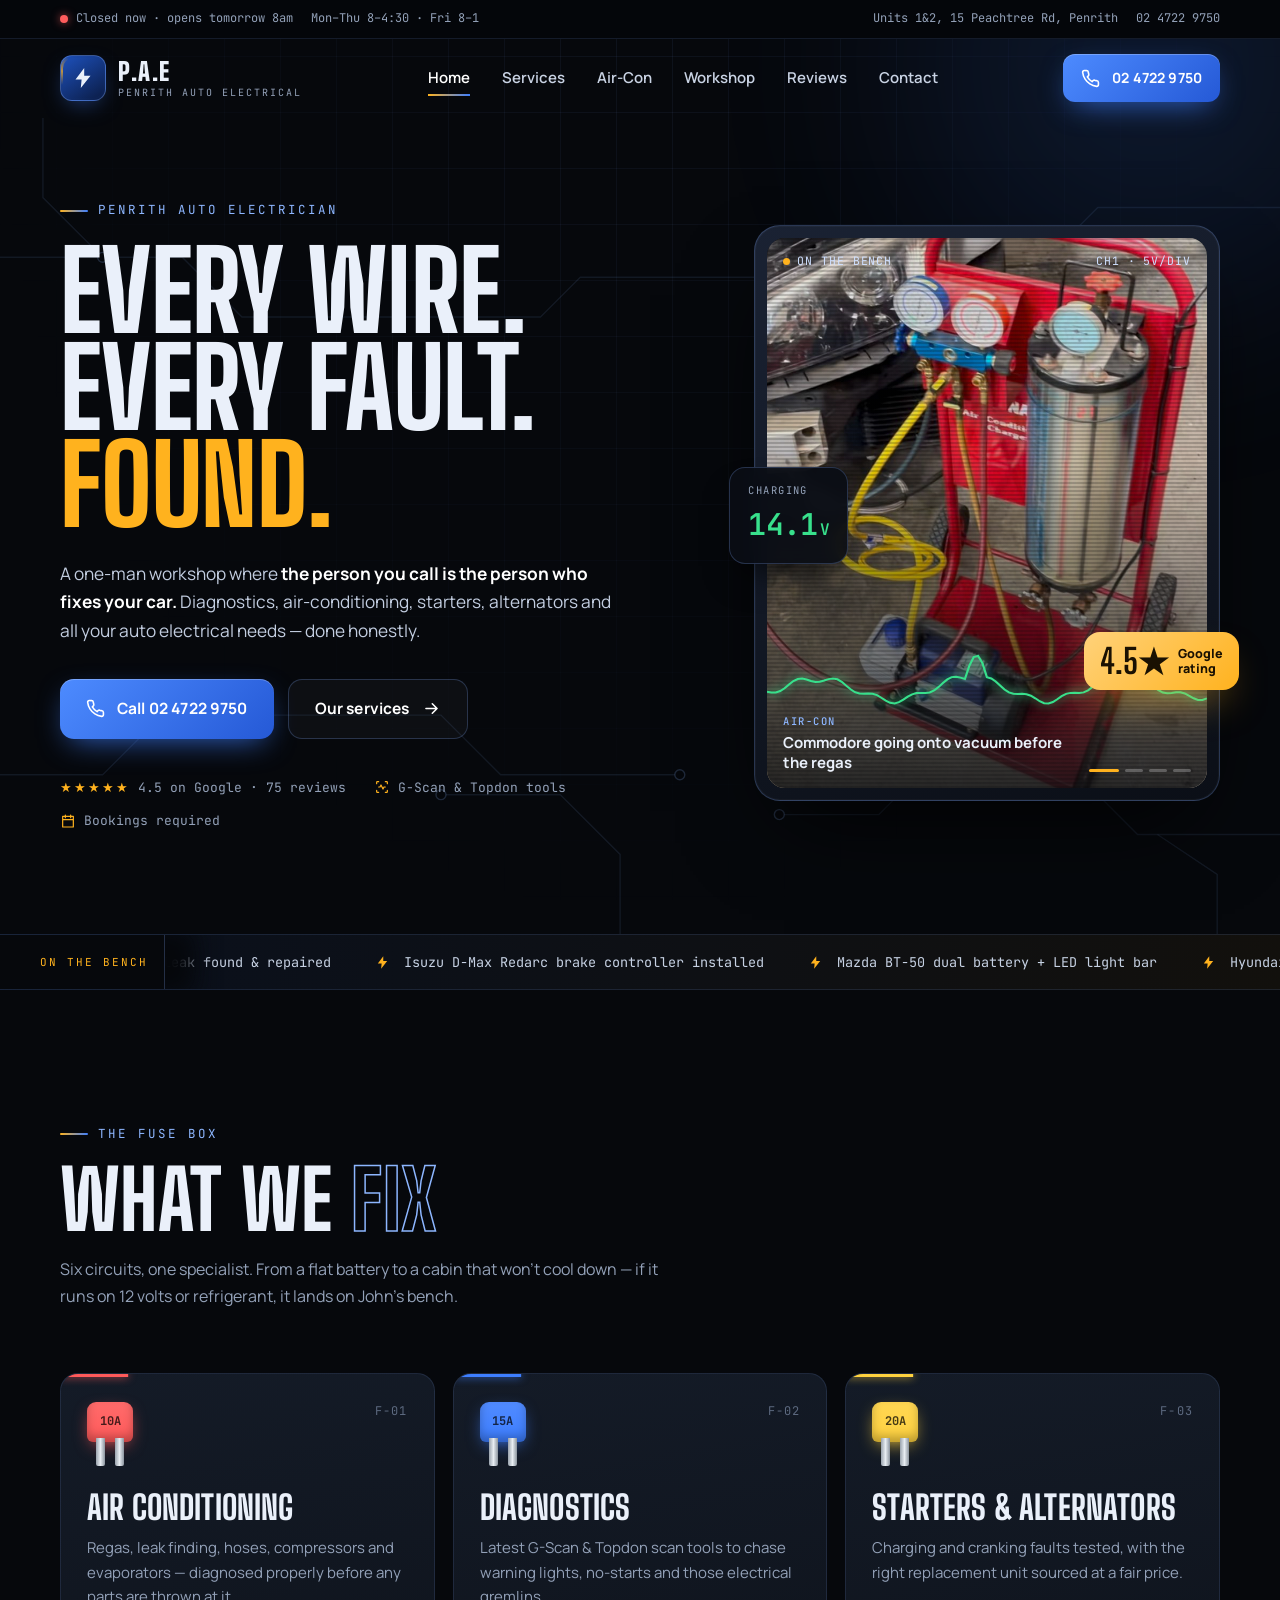
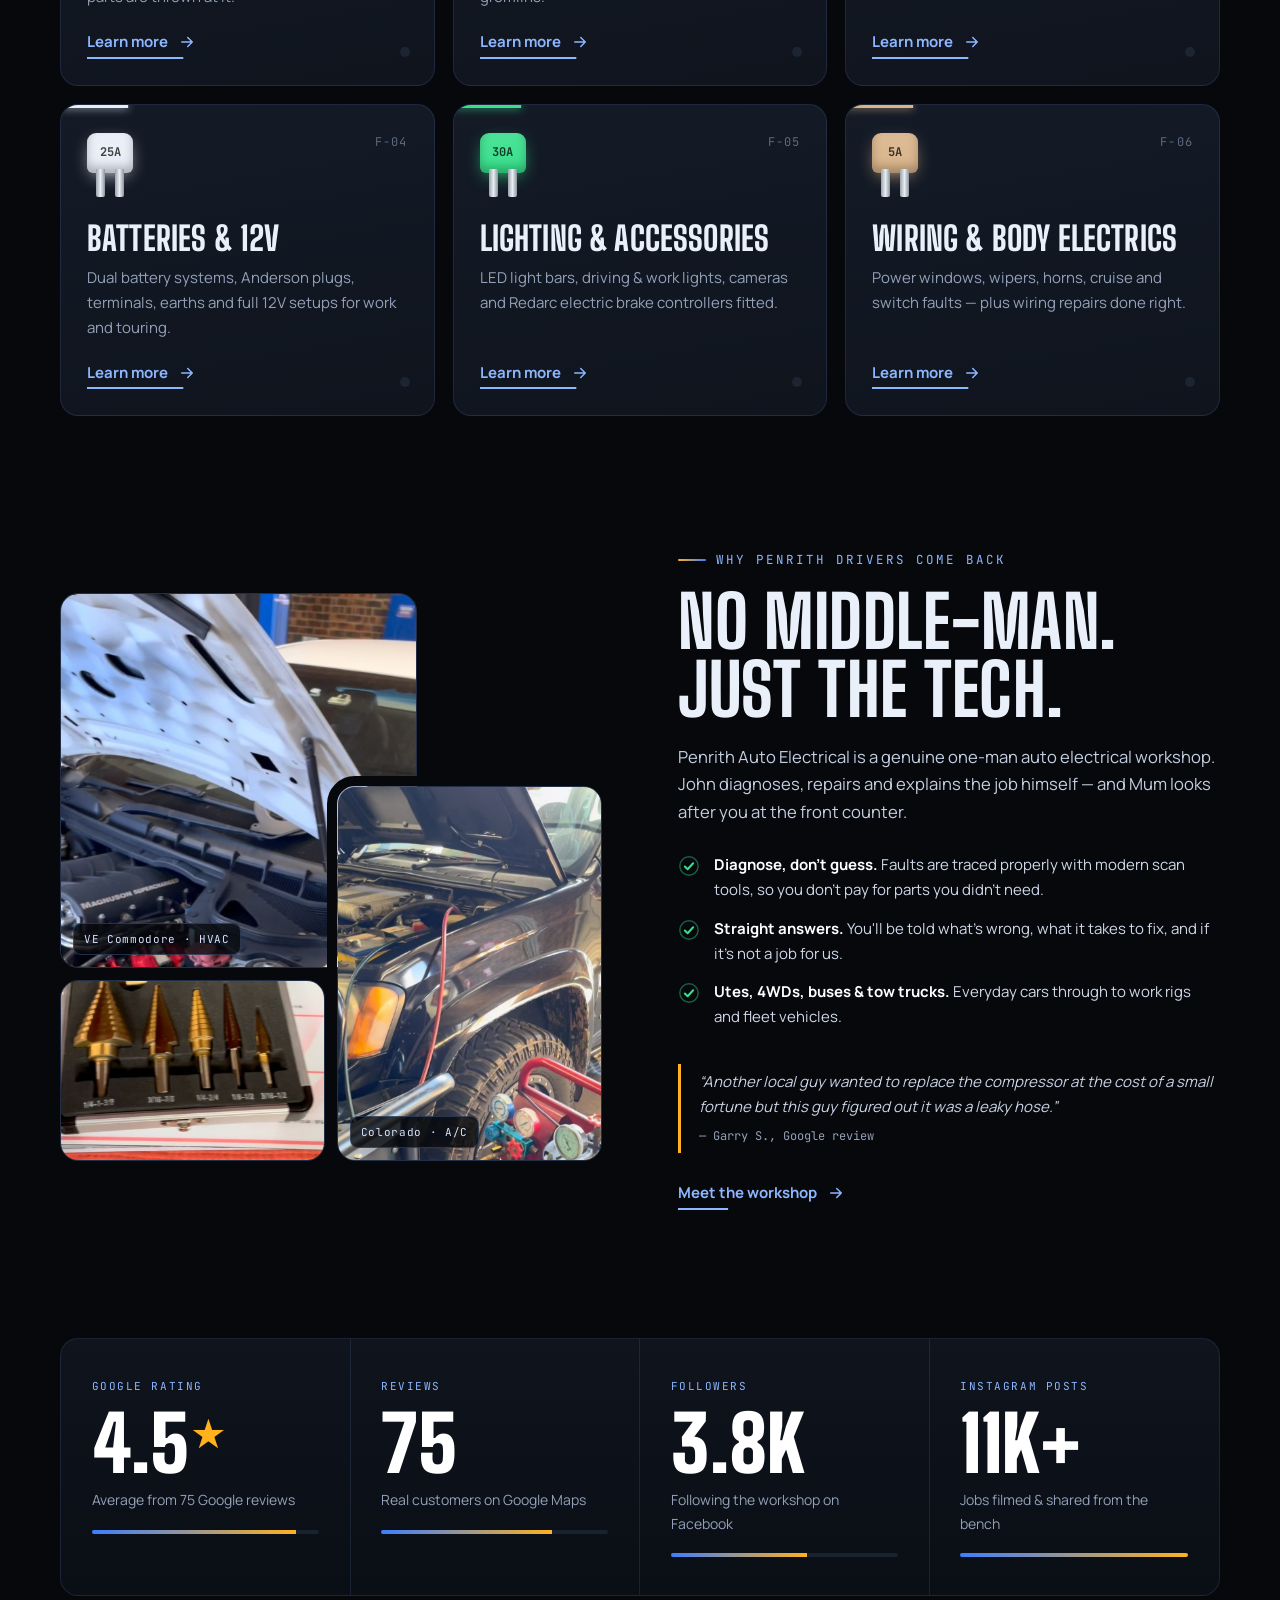
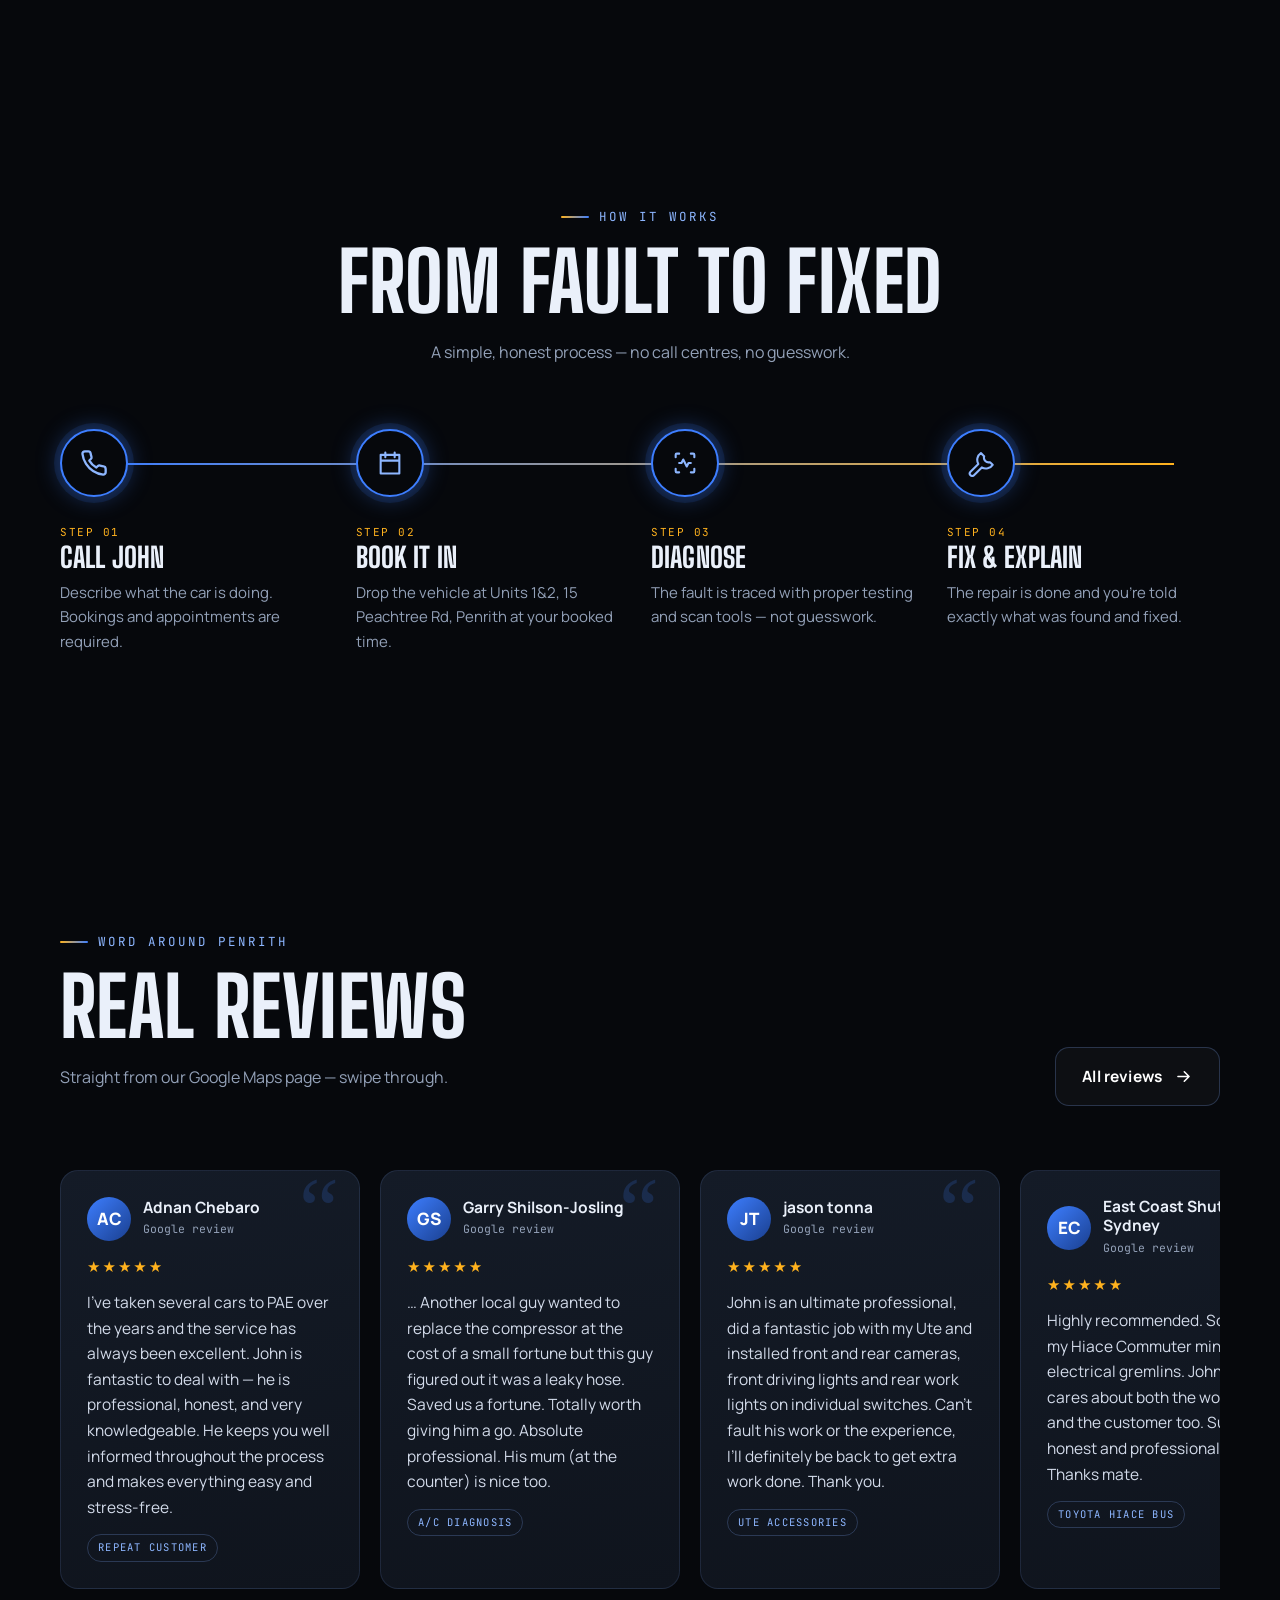
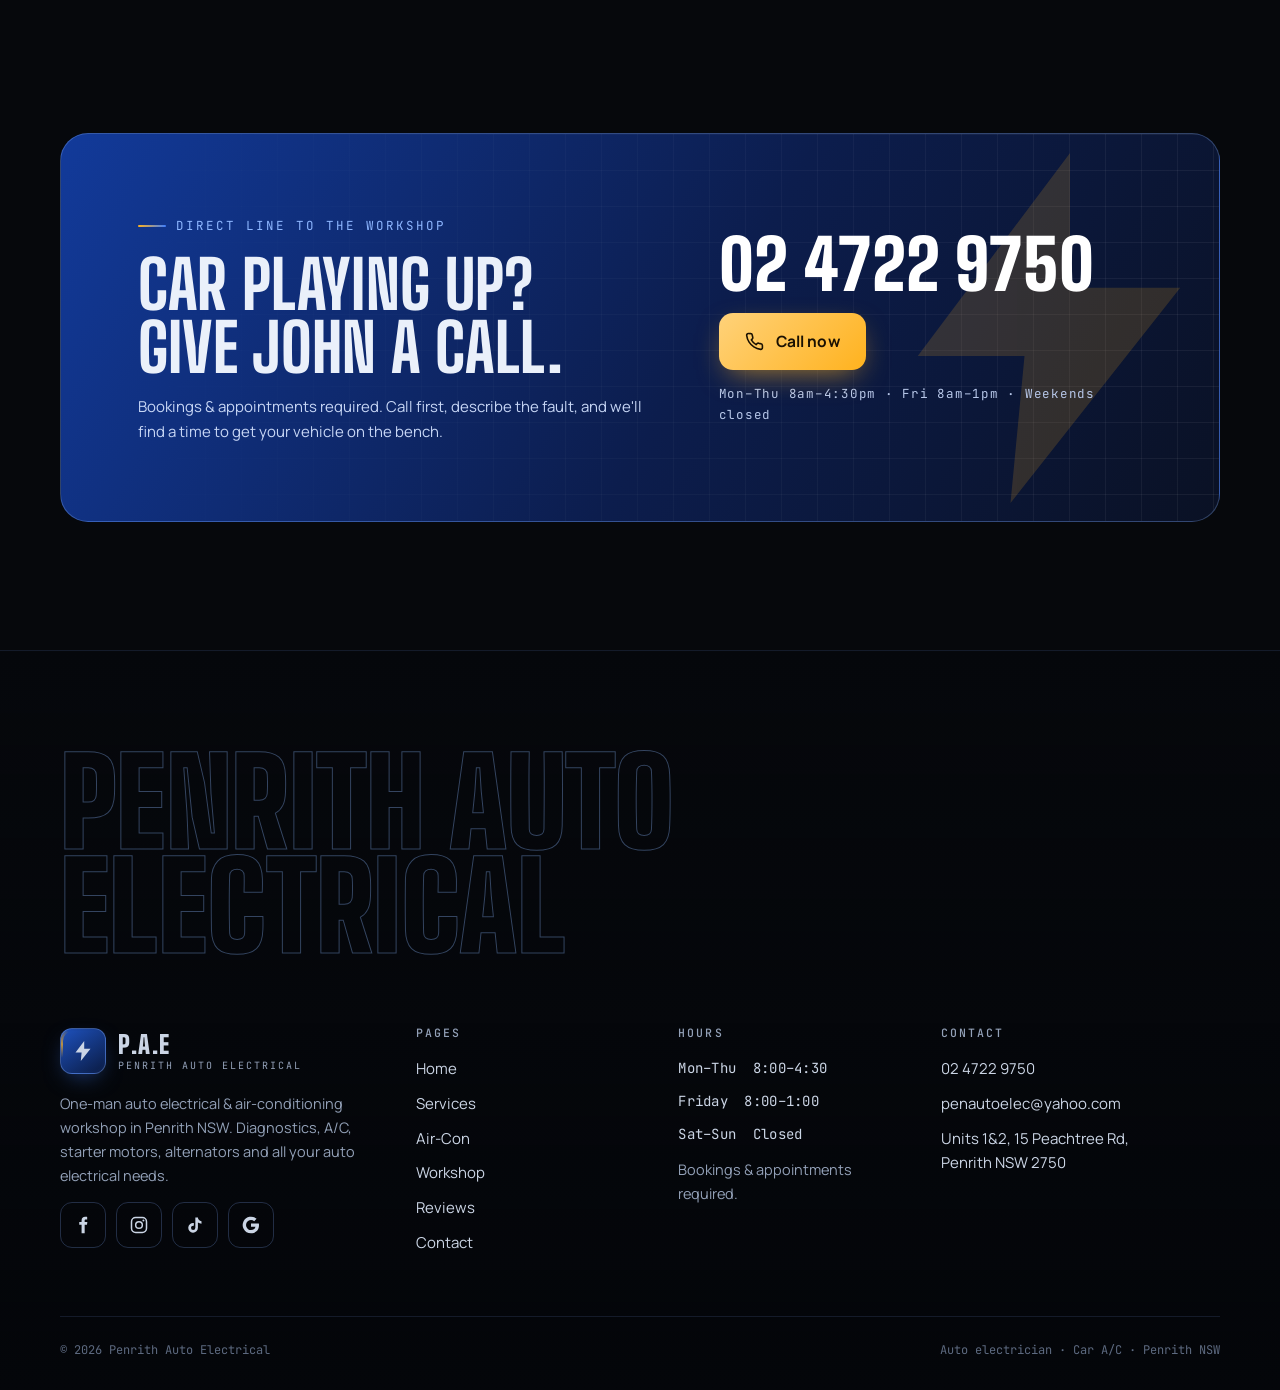
==== commit 25e9424b: "Add files via upload" ====
--- a/index.html
+++ b/index.html
@@ -1,19 +1,20 @@
 <!DOCTYPE html>
 <html lang="en-AU">
 <head>
+<script src="site-safety.js"></script>
 <meta charset="utf-8">
 <meta name="viewport" content="width=device-width, initial-scale=1, viewport-fit=cover">
 <meta name="robots" content="noindex, nofollow">
 <title>Penrith Auto Electrical | Auto Electrician & Car Air-Con, Penrith NSW</title>
 <meta name="description" content="One-man auto electrical &amp; air-conditioning workshop in Penrith NSW. Diagnostics, A/C regas &amp; repairs, starter motors, alternators, batteries, lighting &amp; accessories. Call 02 4722 9750.">
 <meta name="theme-color" content="#06080c">
-<link rel="canonical" href="https://konkos-design.github.io/penrith-auto-electrical/">
+
 <meta property="og:type" content="website">
 <meta property="og:site_name" content="Penrith Auto Electrical">
 <meta property="og:locale" content="en_AU">
 <meta property="og:title" content="Penrith Auto Electrical — Auto Electrician &amp; Car Air-Con, Penrith">
 <meta property="og:description" content="One-man auto electrical &amp; air-conditioning workshop in Penrith NSW. Diagnostics, A/C regas &amp; repairs, starter motors, alternators, batteries, lighting &amp; accessories. Call 02 4722 9750.">
-<meta property="og:url" content="https://konkos-design.github.io/penrith-auto-electrical/">
+
 <meta property="og:image" content="https://konkos-design.github.io/penrith-auto-electrical/img/og.jpg">
 <meta property="og:image:secure_url" content="https://konkos-design.github.io/penrith-auto-electrical/img/og.jpg">
 <meta property="og:image:type" content="image/jpeg">
@@ -30,6 +31,9 @@
 <link rel="preload" href="fonts/manrope.woff2" as="font" type="font/woff2" crossorigin>
 <link rel="stylesheet" href="css/style.css">
 <script type="application/ld+json">{"@context":"https://schema.org","@type":"AutoRepair","name":"Penrith Auto Electrical","image":"https://konkos-design.github.io/penrith-auto-electrical/img/og.jpg","telephone":"+61 2 4722 9750","email":"penautoelec@yahoo.com","address":{"@type":"PostalAddress","streetAddress":"Units 1&2, 15 Peachtree Rd","addressLocality":"Penrith","addressRegion":"NSW","postalCode":"2750","addressCountry":"AU"},"geo":{"@type":"GeoCoordinates","latitude":-33.7468668,"longitude":150.6870238},"openingHoursSpecification":[{"@type":"OpeningHoursSpecification","dayOfWeek":["Monday","Tuesday","Wednesday","Thursday"],"opens":"08:00","closes":"16:30"},{"@type":"OpeningHoursSpecification","dayOfWeek":"Friday","opens":"08:00","closes":"13:00"}],"aggregateRating":{"@type":"AggregateRating","ratingValue":"4.5","reviewCount":"75"},"sameAs":["https://www.facebook.com/PenrithAutoElectrical","https://www.instagram.com/penrithautoelectrical/"]}</script>
+<link rel="canonical" href="https://konkos-design.github.io/penrith-auto-electrical/">
+<meta property="og:url" content="https://konkos-design.github.io/penrith-auto-electrical/">
+<link rel="stylesheet" href="site-safety.css">
 </head>
 <body>
 <a class="skip" href="#main">Skip to content</a>
--- a/css/style.css
+++ b/css/style.css
@@ -586,3 +586,6 @@
   *,*::before,*::after{animation-duration:.01ms!important;animation-iteration-count:1!important;transition-duration:.01ms!important;scroll-behavior:auto!important}
   .rv,.split .w>span{opacity:1;transform:none}
 }
+
+/* prevent sideways scroll from reveal animations */
+main{overflow-x:clip}
--- a/site-safety.css
+++ b/site-safety.css
@@ -0,0 +1,7 @@
+/* Progressive enhancement: animation must never hide essential content on failure. */
+html:not(.enhancements-ready) :is([data-reveal], .reveal, .rv-up, .rv, [data-split], .split .w > span, .split-words .w > span, .rv-clip, .img-reveal) {opacity:1!important;visibility:visible!important;transform:none!important;clip-path:none!important;filter:none!important;}
+@media(prefers-reduced-motion:reduce){
+ :is([data-reveal], .reveal, .rv-up, .rv, [data-split], .split .w > span, .split-words .w > span, .rv-clip, .img-reveal){opacity:1!important;visibility:visible!important;transform:none!important;clip-path:none!important;filter:none!important;animation:none!important;transition:none!important;}
+ html{scroll-behavior:auto!important;}
+}
+:focus-visible{outline:3px solid currentColor;outline-offset:5px;}
